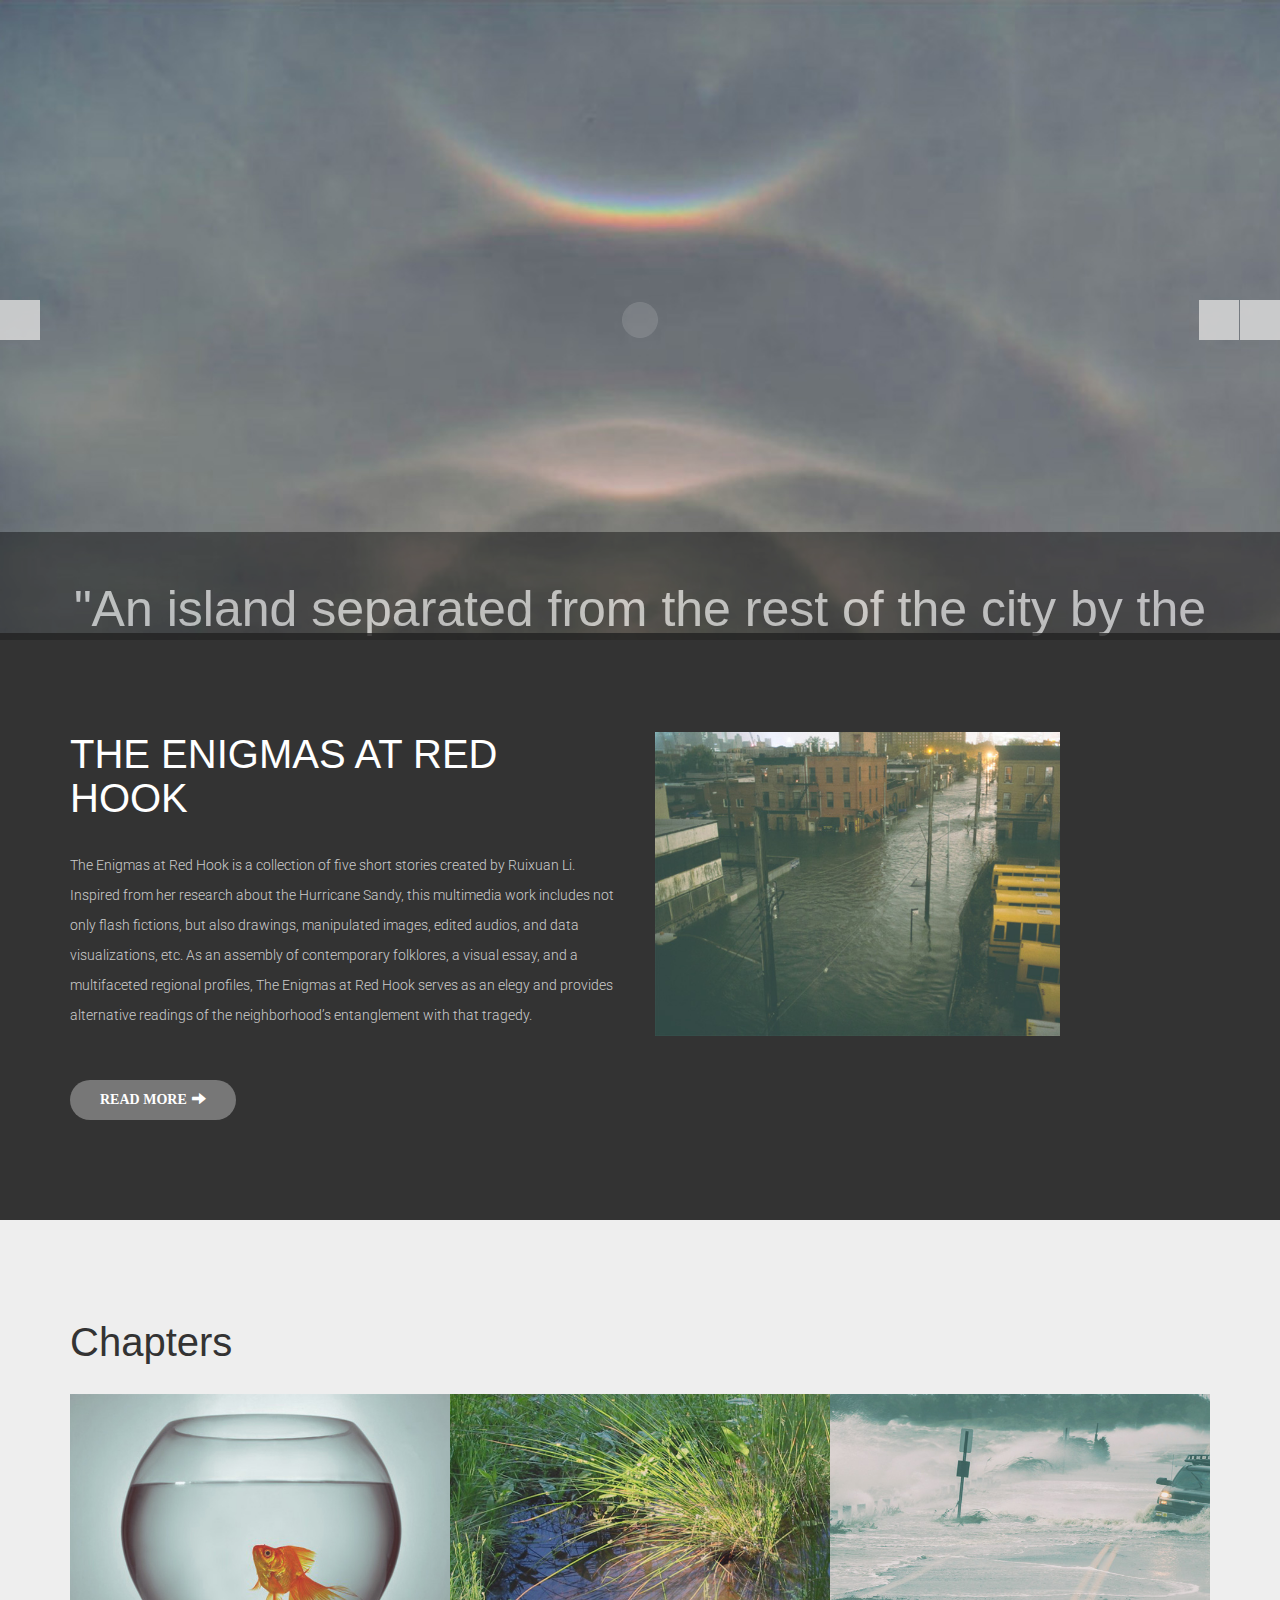
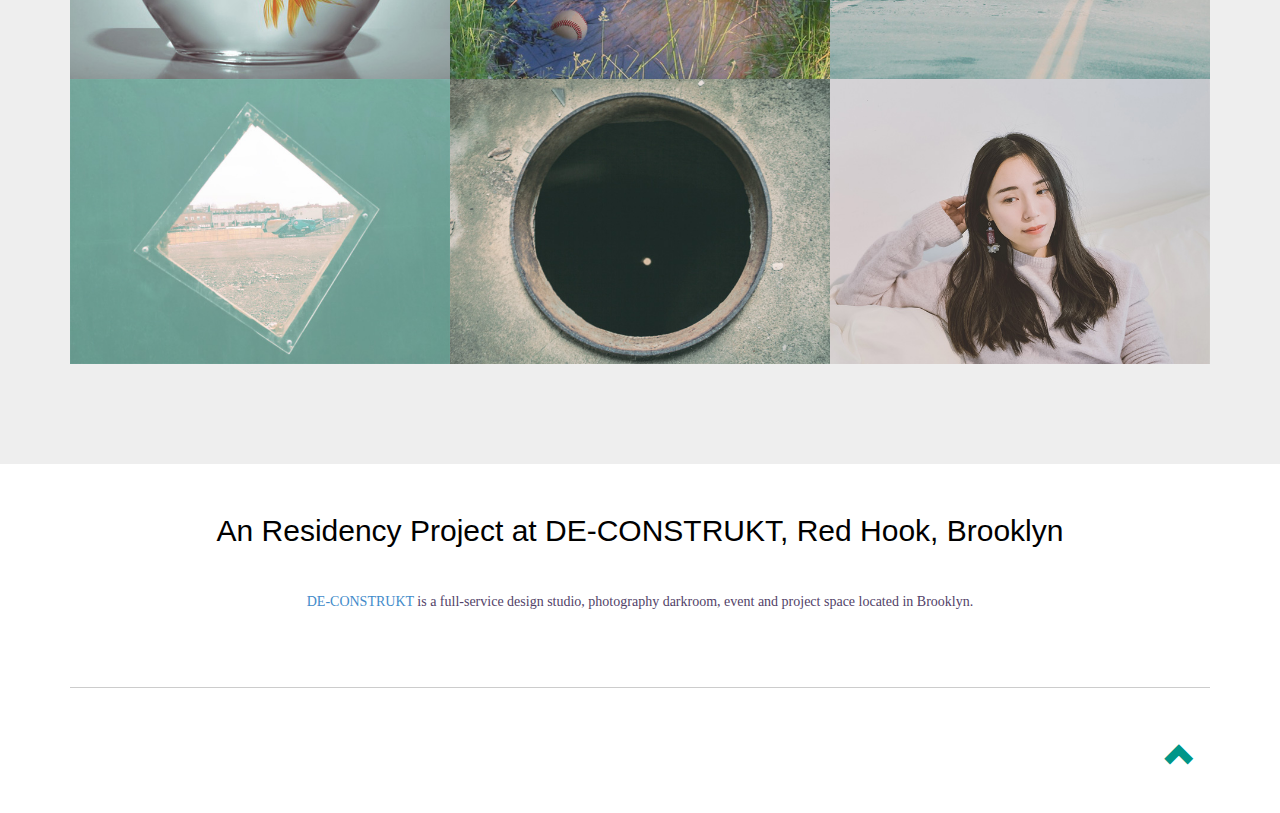
==== index.html @ 18380a66 "webpages uploaded" ====
<!DOCTYPE html>
<html>

<!-- Head -->
<head>

<title>The Enigmas at Red Hook</title>

<!-- Meta-Tags -->
<meta name="viewport" content="width=device-width, initial-scale=1">
<meta http-equiv="Content-Type" content="text/html; charset=utf-8">
<meta name="keywords" content="">
<script type="application/x-javascript"> addEventListener("load", function() { setTimeout(hideURLbar, 0); }, false); function hideURLbar(){ window.scrollTo(0,1); } </script>
<!-- //Meta-Tags -->

<!-- Custom-Stylesheet-Links -->
<!-- Bootstrap-CSS -->  <link rel="stylesheet" href="css/bootstrap.min.css" 		 type="text/css" media="all">
<!-- Insex-Page.CSS --> <link rel="stylesheet" href="css/style.css" 				 type="text/css" media="all">
<!-- Slider-CSS --> 	<link rel="stylesheet" href="css/camera.css" id="camera-css" type="text/css" media="all">
<!-- Portfolio-CSS -->	<link rel="stylesheet" href="css/swipebox.css"				 type="text/css" media="all">
<!-- //Custom-Stylesheet-Links -->

<!-- Fonts -->
<link rel="stylesheet" href="http://fonts.googleapis.com/css?family=Open+Sans:400,300,600,700"	   type="text/css" media="all">
<link rel="stylesheet" href="http://fonts.googleapis.com/css?family=Montserrat:400,700"			   type="text/css" media="all">
<link rel="stylesheet" href="http://fonts.googleapis.com/css?family=Roboto:400,100,300,500,700,900" type="text/css" media="all">
<!-- //Fonts -->

<!-- Supportive-JavaScript -->
<script src="js/modernizr.js"></script>
<!-- //Supportive-JavaScript -->

</head>
<!-- //Head -->



<!-- Body -->
<body id="myPage" data-spy="scroll" data-target=".navbar" data-offset="60">



	<!-- Header -->
	<div class="agileheaderw3ls" id="agilehomewthree">

		<!-- Navigation -->
		<div class="cd-bouncy-nav-modal">
			<nav>
				<ul class="cd-bouncy-nav">
					<li><a class="scroll" href="#agilehomewthree">HOME</a></li>
					<li><a class="scroll" href="#agileaboutaitsabout">ABOUT</a></li>
					<li><a class="scroll" href="#w3threespecialityw3ls">WORK</a></li>
					<li><a class="scroll" href="#skills">SKILLS</a></li>
					<li><a class="scroll" href="#portfolio">PORTFOLIO</a></li>
					<li><a class="scroll" href="#contact">CONTACT</a></li>
				</ul>
			</nav>
			<a href="#0" class="cd-close">Close modal</a>
		</div>
		<!-- //Navigation -->

		<!-- Slider -->
		<div class="w3slideraits">
			<div class="camera_wrap w3layouts agileits camera_magenta_skin" id="camera_wrap_2">
				<div data-src="images/slide-1.jpg" class="w3layouts agileits">
					<div class="camera_caption w3layouts agileits fadeFromBottom">
						<h3 class="w3layouts agileits">"An island separated from the rest of the city by the surging water."</h3>
					</div>
				</div>
				<div class="w3layouts agileits" data-src="images/slide-2.jpg">"
					<div class="camera_caption w3layouts agileits fadeFromBottom">
						<h3 class="w3layouts agileits">"The entire community was built on marshland and landfills."</h3>
					</div>
				</div>
				<div data-src="images/slide-3.jpg" class="w3layouts agileits">
					<div class="camera_caption w3layouts agileits fadeFromBottom">
						<h3 class="w3layouts agileits">"The flooded streets looked like a large fish farm.""</h3>
					</div>
				</div>
				<div class="w3layouts agileits" data-src="images/slide-4.jpg">
					<div class="camera_caption w3layouts agileits fadeFromBottom">
						<h3 class="w3layouts agileits">"The once-flourishing ballfields were closed one by one."</h3>
					</div>
				</div>
				<div data-src="images/slide-5.jpg" class="w3layouts agileits">
					<div class="camera_caption w3layouts agileits fadeFromBottom">
						<h3 class="w3layouts agileits">"The sight of the old grain terminal filled him with a deep dread every time he passed it."</h3>
					</div>
				</div>
			</div>
		</div>
		<!-- //Slider -->

	</div>
	<!-- //Header -->



	<!-- About -->
	<div class="agileaboutaitsabout" id="agileaboutaitsabout">
		<div class="agileaboutaits">
			<div class="container">

				<div class="col-md-6 col-sm-6 agileaboutaits-grid agileaboutaits-info">
					<h1>THE ENIGMAS AT RED HOOK</h1>
					<P>The Enigmas at Red Hook is a collection of five short stories created by Ruixuan Li. Inspired from her research about the Hurricane Sandy, this multimedia work includes not only flash fictions, but also drawings, manipulated images, edited audios, and data visualizations, etc. As an assembly of contemporary folklores, a visual essay, and a multifaceted regional profiles, The Enigmas at Red Hook serves as an elegy and provides alternative readings of the neighborhood’s entanglement with that tragedy.</P>
					<button class="btn btn-primary" data-toggle="modal" data-target="#myModal">READ MORE<span class="glyphicon glyphicon-arrow-right" aria-hidden="true"></span></button>
				</div>

				<div class="col-md-6 col-sm-6 agileaboutaits-grid agileaboutaits-image">
					<div class="agileaboutaits-image-1">
						<img src="images/about-1.jpg" alt="Couture">
					</div>
					<div class="clearfix"></div>
				</div>
				<div class="clearfix"></div>

				<!-- Tooltip -->
				<div class="tooltip-content">

					<div class="modal fade features-modal" id="myModal" tabindex="-1" role="dialog" aria-hidden="true">
						<div class="modal-dialog modal-lg">
							<div class="modal-content">
								<div class="modal-header">
									<button type="button" class="close" data-dismiss="modal" aria-hidden="true">&times;</button>
									<h4 class="modal-title">Hurricane Sandy</h4>
								</div>
								<div class="modal-body">
									<img src="images/about-1.jpg" alt="Hitech Info">
									<p>Hurricane Sandy was the deadliest and most destructive, as well as the strongest, hurricane of the 2012 Atlantic hurricane season. Inflicting nearly $70 billion in damage, it was the second-costliest hurricane on record in the United States until surpassed by Hurricanes Harvey and Maria in 2017.</p>
								</div>
							</div>
						</div>
					</div>

				</div>
				<!-- //Tooltip -->

			</div>
		</div>
	</div>
	<!-- //About -->



	<!-- Speciality -->
	<div class="w3threespecialityw3ls" id="w3threespecialityw3ls">
		<div class="container">

			<h2>Chapters</h2>
			<div class="grid cs-style-3">
				<div class="col-md-4 col-sm-4 w3threespecialityw3ls-grid grid1">
					<figure>
						<div class="w3threespecialityw3ls-info">
							<a href="story1.html" target="_blank"><img src="images/special-1.jpg" alt="Couture"></a>
						</div>
						<figcaption>
							<h3>Fishbowl</h3>
						</figcaption>
					</figure>
				</div>
				<div class="col-md-4 col-sm-4 w3threespecialityw3ls-grid grid2">
					<figure>
						<div class="w3threespecialityw3ls-info">
							<a href="story2.html" target="_blank"><img src="images/special-2.jpg" alt="Couture"></a>
						</div>
						<figcaption>
							<h3>Swallet</h3>
						</figcaption>
					</figure>
				</div>
				<div class="col-md-4 col-sm-4 w3threespecialityw3ls-grid grid3">
					<figure>
						<div class="w3threespecialityw3ls-info">
							<a href="story3.html" target="_blank"><img src="images/special-3.jpg" alt="Couture"></a>
						</div>
						<figcaption>
							<h3>The Serpentine (WIP)</h3>
						</figcaption>
					</figure>
				</div>
				<div class="col-md-4 col-sm-4 w3threespecialityw3ls-grid grid4">
					<figure>
						<div class="w3threespecialityw3ls-info">
							<a href="story4.html" target="_blank"><img src="images/special-4.jpg" alt="Couture"></a>
						</div>
						<figcaption>
							<h3>Impurities (WIP)</h3>
						</figcaption>
					</figure>
				</div>
				<div class="col-md-4 col-sm-4 w3threespecialityw3ls-grid grid5">
					<figure>
						<div class="w3threespecialityw3ls-info">
							<a href="story5.html" target="_blank"><img src="images/special-5.jpg" alt="Couture"></a>
						</div>
						<figcaption>
							<h3>Abyss (WIP)</h3>
						</figcaption>
					</figure>
				</div>
				<div class="col-md-4 col-sm-4 w3threespecialityw3ls-grid grid6">
					<figure>
						<div class="w3threespecialityw3ls-info">
							<a href="about.html" target="_blank"><img src="images/special-6.jpg" alt="Couture"></a>
						</div>
						<figcaption>
							<h3>About the Author</h3>
						</figcaption>
					</figure>
				</div>
				<div class="clearfix"></div>
			</div>
			<div class="clearfix"></div>

		</div>
	</div>
	<!-- //Speciality -->

	<!-- Footer -->
	<div class="footer">
		<div class="container">

			<h3>An Residency Project at DE-CONSTRUKT, Red Hook, Brooklyn</h3>
			<h5><a href="https://www.de-construkt.com/en" target="_blank"> DE-CONSTRUKT</a> is a full-service design studio, photography darkroom, event and project space located in Brooklyn.</h5>

			<div class="footer-grids">

				<div class="clearfix"></div>

			</div>

			<!-- Copyright -->
			<div class="copyright">
				<p>&copy; 2019 Art Project. All Rights Reserved | Created by <a href="http://www.curaxuan.com/" target="_blank"> Ruixuan Li </a><a href="#agilehomewthree" class="to-top scroll" title="To Top"><span class="glyphicon glyphicon-chevron-up"></span></a></p>
			</div>
			<!-- //Copyright -->

		</div>
	</div>
	<!-- //Footer -->



	<!-- Custom-JavaScript-File-Links -->

		<!-- Default-JavaScript -->   <script type="text/javascript" src="js/jquery.min.js"></script>
		<!-- Bootstrap-JavaScript --> <script type="text/javascript" src="js/bootstrap.min.js"></script>

		<!-- Slider-JavaScript-Files -->
			<script type="text/javascript" src="js/jquery.easing.1.3.js"></script>
			<script type="text/javascript" src="js/jquery.mobile.customized.min.js"></script>
			<script type="text/javascript" src="js/camera.js"></script>
			<script>
				jQuery(function(){
					jQuery('#camera_wrap_2').camera({
						loader: 'bar',
						speed: 1000,
						pagination: false,
						thumbnails: false,
					});
				});
			</script>
		<!-- //Slider-JavaScript-Files -->

		<!-- Navigation-JavaScript -->
			<script src="js/nav.js"></script>
		<!-- //Navigation-JavaScript -->

		<!-- Progressive-Effects-Animation-JavaScript -->
			<script type="text/javascript" src="js/jquery.inview.min.js"></script>
			<script type="text/javascript" src="js/wow.min.js"></script>
			<script type="text/javascript" src="js/mousescroll.js"></script>
			<script type="text/javascript" src="js/main.js"></script>
		<!-- //Progressive-Effects-Animation-JavaScript -->

		<!-- Stats-Number-Scroller-Animation-JavaScript -->
			<script src="js/waypoints.min.js"></script>
			<script src="js/counterup.min.js"></script>
			<script>
				jQuery(document).ready(function( $ ) {
					$('.counter').counterUp({
						delay: 10,
						time: 1000
					});
				});
			</script>
		<!-- //Stats-Number-Scroller-Animation-JavaScript -->

		<!-- Gallery-Tab-JavaScript -->
			<script src="js/cbpFWTabs.js"></script>
			<script>
				(function() {
					[].slice.call( document.querySelectorAll( '.tabs' ) ).forEach( function( el ) {
						new CBPFWTabs( el );
					});
				})();
			</script>
		<!-- //Gallery-Tab-JavaScript -->

		<!-- Swipe-Box-JavaScript -->
			<script src="js/jquery.swipebox.min.js"></script>
				<script type="text/javascript">
					jQuery(function($) {
						$(".swipebox").swipebox();
					});
			</script>
		<!-- //Swipe-Box-JavaScript -->

		<!-- Map-JavaScript -->
			<!---<script type="text/javascript" src="https://maps.googleapis.com/maps/api/js"></script>
			<script type="text/javascript">
				google.maps.event.addDomListener(window, 'load', init);
				function init() {
					var mapOptions = {
						zoom: 11,
						center: new google.maps.LatLng(40.6700, -73.9400),
						styles: [{"featureType":"all","elementType":"labels.text.fill","stylers":[{"saturation":36},{"color":"#000000"},{"lightness":40}]},{"featureType":"all","elementType":"labels.text.stroke","stylers":[{"visibility":"on"},{"color":"#000000"},{"lightness":16}]},{"featureType":"all","elementType":"labels.icon","stylers":[{"visibility":"off"}]},{"featureType":"administrative","elementType":"geometry.fill","stylers":[{"color":"#000000"},{"lightness":20}]},{"featureType":"administrative","elementType":"geometry.stroke","stylers":[{"color":"#000000"},{"lightness":17},{"weight":1.2}]},{"featureType":"landscape","elementType":"geometry","stylers":[{"color":"#000000"},{"lightness":20}]},{"featureType":"poi","elementType":"geometry","stylers":[{"color":"#000000"},{"lightness":21}]},{"featureType":"road.highway","elementType":"geometry.fill","stylers":[{"color":"#000000"},{"lightness":17}]},{"featureType":"road.highway","elementType":"geometry.stroke","stylers":[{"color":"#000000"},{"lightness":29},{"weight":0.2}]},{"featureType":"road.arterial","elementType":"geometry","stylers":[{"color":"#000000"},{"lightness":18}]},{"featureType":"road.local","elementType":"geometry","stylers":[{"color":"#000000"},{"lightness":16}]},{"featureType":"transit","elementType":"geometry","stylers":[{"color":"#000000"},{"lightness":19}]},{"featureType":"water","elementType":"geometry","stylers":[{"color":"#000000"},{"lightness":17}]}]
					};
					var mapElement = document.getElementById('map');
					var map = new google.maps.Map(mapElement, mapOptions);
					var marker = new google.maps.Marker({
						position: new google.maps.LatLng(40.6700, -73.9400),
						map: map,
					});
				}
			</script>--->
		<!-- //Map-JavaScript -->

		<!-- Smooth-Scrolling-JavaScript -->
			<script type="text/javascript" src="js/move-top.js"></script>
			<script type="text/javascript" src="js/easing.js"></script>
			<script type="text/javascript">
					jQuery(document).ready(function($) {
						$(".scroll, .navbar li a, .footer li a").click(function(event){
							$('html,body').animate({scrollTop:$(this.hash).offset().top},1000);
						});
					});
			</script>
		<!-- //Smooth-Scrolling-JavaScript -->

	<!-- //Custom-JavaScript-File-Links -->



</body>
<!-- //Body -->



</html>
---- css/style.css ----
/*-- Reset-Code --*/

body {
	padding: 0;
	margin: 0;
	background: #FFF;
	font-family: 'MerriweatherRegular', serif;
}

body a {
	transition: 0.5s all;
	-webkit-transition: 0.5s all;
	-moz-transition: 0.5s all;
	-o-transition: 0.5s all;
	-ms-transition: 0.5s all;
	text-decoration: none;
}

body a:hover {
	text-decoration: none;
}

body a:focus, a:hover {
	text-decoration: none;
}

input[type="button"], input[type="submit"], button.btn, button.btn:hover {
	transition: 0.5s all;
	-webkit-transition: 0.5s all;
	-moz-transition: 0.5s all;
	-o-transition: 0.5s all;
	-ms-transition: 0.5s all;
}

h1, h2, h3, h4, h5, h6 {
	margin: 0;
	padding: 0;
	text-align: center;
	font-family: 'MerriweatherRegular', sans-serif;
}

p {
	margin: 0;
	font-family: 'Roboto', sans-serif;
	font-weight: 300;
	font-size: 14px;
}

ul {
	margin: 0;
	padding: 0;
}

label {
	margin: 0;
}

img {
	width: 100%;
}

a:focus, a:hover {
	text-decoration: none;
	outline: none;
}

/*-- //Reset-Code --*/





/*-- Index-Page-Styling --*/



/*-- Header --*/

.agileheaderw3ls {
	padding-bottom: 800px;
}

/*-- //Header --*/



/*-- Slider --*/

.camera_caption h3 {
	font-weight: 100;
	/*--w3layouts--*/
	/*--agileits--*/
	font-size: 50px;
}

.camera_caption h3 a {
	color: #009688;
}

/*-- //Slider --*/



/*-- Navigation --*/

section.cd-section {
	position: fixed;
	z-index: 99999;
	margin-top: 50px;
	margin-left: 30px;
}

.cd-bouncy-nav-trigger {
	background: #FFF;
	color: #000;
	padding: 10px 30px;
	font-family: 'Montserrat', sans-serif;
	font-size: 16px;
	font-weight: bold;
	border-radius: 10em;
	box-shadow: inset 0 1px 0 rgba(255, 255, 255, 0.3), 0 0 10px #171718;
}

.no-touch .cd-bouncy-nav-trigger:hover {
	background: #009688;
	color: #FFF;
}

.cd-bouncy-nav-modal {
	position: fixed;
	z-index: 1;
	top: 0;
	left: 0;
	width: 100%;
	height: 100%;
	background-color: rgba(36, 35, 37, 0.9);
	opacity: 0;
	visibility: hidden;
	-webkit-transition: opacity 0.3s 0.6s, visibility 0s 0.9s;
	-moz-transition: opacity 0.3s 0.6s, visibility 0s 0.9s;
	/*--w3layouts--*/
	/*--agileits--*/
	transition: opacity 0.3s 0.6s, visibility 0s 0.9s;
}

.cd-bouncy-nav-modal.fade-in {
	visibility: visible;
	opacity: 1;
	-webkit-transition: opacity 0.1s 0s, visibility 0s 0s;
	-moz-transition: opacity 0.1s 0s, visibility 0s 0s;
	transition: opacity 0.1s 0s, visibility 0s 0s;
}

.cd-bouncy-nav-modal .cd-close {
	display: block;
	position: fixed;
	top: 20px;
	right: 5%;
	width: 44px;
	height: 44px;
	overflow: hidden;
	text-indent: 100%;
	white-space: nowrap;
	background: url("../images/cd-icon-close.svg") no-repeat center center;
	-webkit-transform: scale(0) translateZ(0);
	-moz-transform: scale(0) translateZ(0);
	-ms-transform: scale(0) translateZ(0);
	-o-transform: scale(0) translateZ(0);
	transform: scale(0) translateZ(0);
	-webkit-transition: -webkit-transform 0.3s 0s, visibility 0s 0.3s;
	-moz-transition: -moz-transform 0.3s 0s, visibility 0s 0.3s;
	transition: transform 0.3s 0s, visibility 0s 0.3s;
}

.cd-bouncy-nav-modal.fade-in .cd-close {
	-webkit-transform: scale(1);
	-moz-transform: scale(1);
	-ms-transform: scale(1);
	-o-transform: scale(1);
	transform: scale(1);
	/*--w3layouts--*/
	/*--agileits--*/
	-webkit-transition: -webkit-transform 0.3s 0s, visibility 0.3s 0s;
	-moz-transition: -moz-transform 0.3s 0s, visibility 0.3s 0s;
	transition: transform 0.3s 0s, visibility 0.3s 0s;
}

@media only screen and (min-width: 1170px) {
	.cd-bouncy-nav-modal .cd-close {
		top: 60px;
	}
}

.cd-bouncy-nav {
	position: absolute;
	left: 50%;
	top: 50vh;
	-webkit-transform: translateX(-50%) translateY(-50%);
	-moz-transform: translateX(-50%) translateY(-50%);
	-ms-transform: translateX(-50%) translateY(-50%);
	-o-transform: translateX(-50%) translateY(-50%);
	transform: translateX(-50%) translateY(-50%);
	width: 90%;
	max-width: 300px;
}

.cd-bouncy-nav li {
	width: 50%;
	float: left;
	-webkit-transform: translateZ(0);
	-moz-transform: translateZ(0);
	-ms-transform: translateZ(0);
	-o-transform: translateZ(0);
	transform: translateZ(0);
	/*--w3layouts--*/
	/*--agileits--*/
	-webkit-transform: translateY(100vh);
	-moz-transform: translateY(100vh);
	-ms-transform: translateY(100vh);
	-o-transform: translateY(100vh);
	transform: translateY(100vh);
	text-align: center;
}

.is-visible .cd-bouncy-nav li {
	-webkit-transform: translateY(0);
	-moz-transform: translateY(0);
	-ms-transform: translateY(0);
	-o-transform: translateY(0);
	transform: translateY(0);
}

.fade-in .cd-bouncy-nav li {
	-webkit-animation: cd-move-in 0.4s;
	-moz-animation: cd-move-in 0.4s;
	animation: cd-move-in 0.4s;
}

.fade-out .cd-bouncy-nav li {
	-webkit-animation: cd-move-out 0.4s;
	-moz-animation: cd-move-out 0.4s;
	animation: cd-move-out 0.4s;
}

.fade-in .cd-bouncy-nav li, .fade-out .cd-bouncy-nav li {
	-webkit-animation-fill-mode: forwards;
	-moz-animation-fill-mode: forwards;
	animation-fill-mode: forwards;
	    list-style: none;
}

.fade-in .cd-bouncy-nav li:nth-of-type(2), .fade-out .cd-bouncy-nav li:nth-of-type(2) {
	-webkit-animation-delay: 0.1s;
	-moz-animation-delay: 0.1s;
	animation-delay: 0.1s;
	/*--w3layouts--*/
	/*--agileits--*/
}

.fade-in .cd-bouncy-nav li:nth-of-type(3), .fade-out .cd-bouncy-nav li:nth-of-type(3) {
	-webkit-animation-delay: 0.15s;
	-moz-animation-delay: 0.15s;
	animation-delay: 0.15s;
}

.fade-in .cd-bouncy-nav li:nth-of-type(4), .fade-out .cd-bouncy-nav li:nth-of-type(4) {
	-webkit-animation-delay: 0.25s;
	-moz-animation-delay: 0.25s;
	animation-delay: 0.25s;
}

.fade-in .cd-bouncy-nav li:nth-of-type(5), .fade-out .cd-bouncy-nav li:nth-of-type(5) {
	-webkit-animation-delay: 0.3s;
	-moz-animation-delay: 0.3s;
	animation-delay: 0.3s;
}

.fade-in .cd-bouncy-nav li:nth-of-type(6), .fade-out .cd-bouncy-nav li:nth-of-type(6) {
	-webkit-animation-delay: 0.4s;
	-moz-animation-delay: 0.4s;
	animation-delay: 0.4s;
}

.cd-bouncy-nav a {
	display: inline-block;
	min-width: 80px;
	position: relative;
	padding: 90px 20px 0;
	color: #ffffff;
	font-family: 'Montserrat', sans-serif;
	font-size: 16px;
}

.cd-bouncy-nav a::before {
	content: '';
	display: block;
	position: absolute;
	top: 0;
	left: 50%;
	right: auto;
	/*--w3layouts--*/
	/*--agileits--*/
	-webkit-transform: translateX(-50%);
	-moz-transform: translateX(-50%);
	-ms-transform: translateX(-50%);
	-o-transform: translateX(-50%);
	transform: translateX(-50%);
	height: 80px;
	width: 80px;
	border-radius: 50%;
	background-color: #555;
	background-image: url("../images/cd-category-icons.svg");
	background-repeat: no-repeat;
	background-position: 0 0;
	transition: 0.5s all;
	-webkit-transition: 0.5s all;
	-moz-transition: 0.5s all;
	-o-transition: 0.5s all;
	-ms-transition: 0.5s all;
}

.no-touch .cd-bouncy-nav a:hover::before {
	background-color: #333;
	transition: 0.5s all;
	-webkit-transition: 0.5s all;
	-moz-transition: 0.5s all;
	-o-transition: 0.5s all;
	-ms-transition: 0.5s all;
}

.cd-bouncy-nav li:nth-of-type(2) a::before {
	background-position: -80px 0;
}

.cd-bouncy-nav li:nth-of-type(3) a::before {
	background-position: -160px 0;
}

.cd-bouncy-nav li:nth-of-type(4) a::before {
	background-position: -240px 0;
}

.cd-bouncy-nav li:nth-of-type(5) a::before {
	background-position: -320px 0;
}

.cd-bouncy-nav li:nth-of-type(6) a::before {
	background-position: -400px 0;
}

@media only screen and (min-width: 768px) {
	.cd-bouncy-nav {
		max-width: 450px;
	}
	.cd-bouncy-nav li {
		width: 33.33%;
		/*--w3layouts--*/
		/*--agileits--*/
		float: left;
	}
	.fade-in .cd-bouncy-nav li:nth-of-type(1), .fade-out .cd-bouncy-nav li:nth-of-type(1) {
		-webkit-animation-delay: 0.1s;
		-moz-animation-delay: 0.1s;
		animation-delay: 0.1s;
	}
	.fade-in .cd-bouncy-nav li:nth-of-type(2), .fade-out .cd-bouncy-nav li:nth-of-type(2) {
		-webkit-animation-delay: 0s;
		-moz-animation-delay: 0s;
		animation-delay: 0s;
	}
	.fade-in .cd-bouncy-nav li:nth-of-type(4), .fade-out .cd-bouncy-nav li:nth-of-type(4) {
		-webkit-animation-delay: 0.3s;
		-moz-animation-delay: 0.3s;
		animation-delay: 0.3s;
	}
	.fade-in .cd-bouncy-nav li:nth-of-type(5), .fade-out .cd-bouncy-nav li:nth-of-type(5) {
		-webkit-animation-delay: 0.25s;
		-moz-animation-delay: 0.25s;
		animation-delay: 0.25s;
	}
	.cd-bouncy-nav a {
		margin-bottom: 50px;
	}
}

@-webkit-keyframes cd-move-in {
	0% {
		-webkit-transform: translateY(100vh);
	}
	65% {
		-webkit-transform: translateY(-1.5vh);
	}
	100% {
		-webkit-transform: translateY(0vh);
	}
}

@-moz-keyframes cd-move-in {
	0% {
		-moz-transform: translateY(100vh);
	}
	65% {
		-moz-transform: translateY(-1.5vh);
	}
	100% {
		-moz-transform: translateY(0vh);
	}
}

@keyframes cd-move-in {
	0% {
		-webkit-transform: translateY(100vh);
		-moz-transform: translateY(100vh);
		/*--w3layouts--*/
		/*--agileits--*/
		-ms-transform: translateY(100vh);
		-o-transform: translateY(100vh);
		transform: translateY(100vh);
	}
	65% {
		-webkit-transform: translateY(-1.5vh);
		-moz-transform: translateY(-1.5vh);
		-ms-transform: translateY(-1.5vh);
		-o-transform: translateY(-1.5vh);
		transform: translateY(-1.5vh);
	}
	100% {
		-webkit-transform: translateY(0vh);
		-moz-transform: translateY(0vh);
		-ms-transform: translateY(0vh);
		-o-transform: translateY(0vh);
		transform: translateY(0vh);
	}
}

@-webkit-keyframes cd-move-out {
	0% {
		-webkit-transform: translateY(0vh);
	}
	100% {
		-webkit-transform: translateY(-100vh);
	}
}

@-moz-keyframes cd-move-out {
	0% {
		-moz-transform: translateY(0vh);
	}
	100% {
		-moz-transform: translateY(-100vh);
	}
}

@keyframes cd-move-out {
	0% {
		-webkit-transform: translateY(0vh);
		-moz-transform: translateY(0vh);
		-ms-transform: translateY(0vh);
		-o-transform: translateY(0vh);
		transform: translateY(0vh);
	}
	100% {
		-webkit-transform: translateY(-100vh);
		-moz-transform: translateY(-100vh);
		-ms-transform: translateY(-100vh);
		-o-transform: translateY(-100vh);
		transform: translateY(-100vh);
	}
}

/*-- //Navigation --*/



/*-- About --*/

.agileaboutaitsabout {
	padding: 100px 0;
	/*--w3layouts--*/
	/*--agileits--*/
	background-color: #333;
}

.agileaboutaits-info {
	padding-left: 0;
}

.agileaboutaits-image-1 {
	width: 75%;
	position: relative;
	float: left;
}

.agileaboutaits-image-2 {
	width: 45%;
	position: absolute;
	top: 0%;
	right: 0;
}

.agileaboutaits h1 {
	text-align: left;
	color: #FFF;
	margin-bottom: 30px;
	font-size: 40px;
}

.agileaboutaits p {
	line-height: 30px;
	color: #CCC;
	margin-bottom: 50px;
}

.agileaboutaits button.btn {
	padding: 10px 30px;
	background-color: #777;
	color: #FFF;
	/*--w3layouts--*/
	/*--agileits--*/
	border-radius: 30px;
	font-weight: 600;
	border: none;
	outline: none;
}

.agileaboutaits button.btn:hover {
	background-color: #009688;
	color: #FFF;
}

.agileaboutaits button.btn .glyphicon {
	margin-left: 5px;
}

.modal-title {
	font-size: 30px;
}

.modal-body p {
	margin: 25px 0 10px;
	color: #000;
}

/*-- //About --*/



/*-- Speciality --*/

.w3threespecialityw3ls {
	background-color: #EEE;
	padding: 100px 0;
}

.w3threespecialityw3ls h2 {
	text-align: left;
	margin-bottom: 30px;
	font-size: 40px;
}

.grid {
	margin: 0 auto;
	list-style: none;
	text-align: center;
}

.w3threespecialityw3ls-grid {
	padding: 0;
	text-align: left;
}

.w3threespecialityw3ls .grid figure {
	margin: 0;
	position: relative;
}

.w3threespecialityw3ls .grid figure .w3threespecialityw3ls-info {
	max-width: 100%;
	display: block;
	position: relative;
}

.grid figcaption {
	position: absolute;
	top: 0;
	left: 0;
	padding: 40px 0;
	/*--w3layouts--*/
	/*--agileits--*/
	color: #EEE;
	text-align: center;
}

.w3threespecialityw3ls figcaption {
	background-color: #1e1e1e;
}

.grid figcaption h3 {
	margin: 0;
	padding: 0;
	color: #fff;
}

.grid figcaption span:before {
	content: 'by ';
}

.cs-style-3 figure {
	overflow: hidden;
}

.cs-style-3 figure .w3threespecialityw3ls-info {
	-webkit-transition: -webkit-transform 0.4s;
	-moz-transition: -moz-transform 0.4s;
	transition: transform 0.4s;
}

.no-touch .cs-style-3 figure:hover .w3threespecialityw3ls-info, .cs-style-3 figure.cs-hover .w3threespecialityw3ls-info {
	-webkit-transform: translateY(-50px);
	-moz-transform: translateY(-50px);
	-ms-transform: translateY(-50px);
	/*--w3layouts--*/
	/*--agileits--*/
	transform: translateY(-50px);
}

.cs-style-3 figcaption {
	height: 100px;
	width: 100%;
	top: auto;
	bottom: 0;
	opacity: 0;
	-webkit-transform: translateY(100%);
	-moz-transform: translateY(100%);
	-ms-transform: translateY(100%);
	transform: translateY(100%);
	-webkit-transition: -webkit-transform 0.4s, opacity 0.1s 0.3s;
	-moz-transition: -moz-transform 0.4s, opacity 0.1s 0.3s;
	transition: transform 0.4s, opacity 0.1s 0.3s;
}

.no-touch .cs-style-3 figure:hover figcaption, .cs-style-3 figure.cs-hover figcaption {
	opacity: 1;
	-webkit-transform: translateY(0px);
	-moz-transform: translateY(0px);
	-ms-transform: translateY(0px);
	transform: translateY(0px);
	-webkit-transition: -webkit-transform 0.4s, opacity 0.1s;
	-moz-transition: -moz-transform 0.4s, opacity 0.1s;
	transition: transform 0.4s, opacity 0.1s;
}

.w3threespecialityw3ls-info {
	text-align: center;
	color: #EEE;
	height: 100%;
}

.w3threespecialityw3ls-info h3 {
	margin-top: 20px;
	color: #009688;
}

/*-- //Speciality --*/



/*-- Progressive-Effects --*/

.progressive-effects {
	background: url("../images/progress.jpg");
	background-repeat: no-repeat;
	background-attachment: fixed;
	background-position: center;
	background-size: cover;
	/*--w3layouts--*/
	/*--agileits--*/
	-webkit-background-size: cover;
	-moz-background-size: cover;
	-o-background-size: cover;
	padding: 100px 0;
}

#skills h3 {
	text-align: left;
	margin-bottom: 30px;
	font-size: 40px;
	color: #FFF;
}

	/*-- Progress-Bar --*/

	#about-us .lead {
		font-family: 'Montserrat', sans-serif;
		font-size: 16px;
		margin-bottom: 5px;
		text-align: left;
		color: #FFF;
	}

	.progress{
		height: 20px;
		background-color: #fff;
		border-radius: 0;
		box-shadow: none;
		-webkit-box-shadow: none;
		margin-bottom: 25px;
	}

	.progress-bar{
		box-shadow: none;
		-webkit-box-shadow: none;
		text-align: right;
		padding-right: 12px;
		background-color: #009688;
		font-size: 12px;
		/*--w3layouts--*/
		/*--agileits--*/
		font-weight: 600;
	}

	.progress .progress-bar.six-sec-ease-in-out {
		-webkit-transition: width 2s ease-in-out;
		transition: width 2s ease-in-out;
	}

	/*-- //Progress-Bar --*/

	/*-- Stats --*/

	.stats {
		padding-top: 50px;
	}

	.stats-info {
		text-align: center;
	}

	.stats-img img {
		width: 100px;
	}

	.stats-img {
		margin-bottom: 30px;
	}

	.numscroller {
		font-family: 'Roboto', sans-serif;
		font-size: 35px;
		font-weight: 700;
		color: #009688;
		margin-bottom: 10px;
	}

	.stats-info p {
		font-family: 'Montserrat', sans-serif;
		font-size: 18px;
		color: #FFF;
	}

	/*-- //Stats --*/

/*-- Progressive-Effects --*/



/*-- Portfolio --*/

.portfolio {
	padding: 100px 0;
}

.portfolio h3 {
	text-align: left;
	margin-bottom: 30px;
	font-size: 40px;
	margin-left: 345px;
}

	/*-- Tabs --*/

	.tabs {
		position: relative;
		overflow: hidden;
		margin: 0 auto;
		width: 100%;
	}

	.tabs nav {
		text-align: center;
	}

	.tabs nav ul {
		position: relative;
		display: -ms-flexbox;
		display: -webkit-flex;
		display: -moz-flex;
		display: -ms-flex;
		display: flex;
		margin: 0 auto;
		padding: 0;
		max-width: 1200px;
		/*--w3layouts--*/
		/*--agileits--*/
		list-style: none;
		-ms-box-orient: horizontal;
		-ms-box-pack: center;
		-webkit-flex-flow: row wrap;
		-moz-flex-flow: row wrap;
		-ms-flex-flow: row wrap;
		flex-flow: row wrap;
		-webkit-justify-content: center;
		-moz-justify-content: center;
		-ms-justify-content: center;
		justify-content: center;
	}

	.tabs nav ul li {
		position: relative;
		z-index: 1;
		display: block;
		margin: 0;
		text-align: center;
		-webkit-flex: 1;
		-moz-flex: 1;
		-ms-flex: 1;
		flex: 1;
	}

	.tabs nav a {
		position: relative;
		display: block;
		overflow: hidden;
		text-overflow: ellipsis;
		white-space: nowrap;
		line-height: 2.5;
	}

	.tabs nav a span {
		vertical-align: middle;
		font-size: 0.75em;
	}

	.tabs nav li.tab-current a {
		color: #74777b;
	}

	.tabs nav a:focus {
		outline: none;
	}

	.portfolio h4 {
		margin: 30px 0;
		font-size: 25px;
		font-weight: 600;
	}

		/*-- Tabs-Content --*/

		.content-wrap {
			position: relative;
		}

		.content-wrap section {
			display: none;
			margin: 0 auto;
			padding: 0;
			max-width: 1200px;
			text-align: center;
		}

		.content-wrap section.content-current {
			display: block;
		}

		.content-wrap section p {
			margin: 0;
			padding: 0.75em 0;
			color: rgba(40,44,42,0.05);
			font-weight: 900;
			/*--w3layouts--*/
			/*--agileits--*/
			font-size: 4em;
			line-height: 1;
		}

		/*-- //Tabs-Content --*/

		/*-- Fallback --*/

		.no-js .content-wrap section {
			display: block;
			padding-bottom: 2em;
			border-bottom: 1px solid rgba(255,255,255,0.6);
		}

		.no-flexbox nav ul {
			display: block;
		}

		.no-flexbox nav ul li {
			min-width: 15%;
			display: inline-block;
		}

		/*-- //Fallback --*/

		/*-- Tabs-Styling --*/

		.tabs-style-bar nav ul {
			border: 4px solid transparent;
		}

		.tabs-style-bar nav ul li a {
			margin: 0 2px;
			background-color: #F5F5F5;
			color: #333;
			transition: background-color 0.2s, color 0.2s;
		}

		.tabs-style-bar nav ul li a:hover, .tabs-style-bar nav ul li a:focus {
			color: #000;
		}

		.tabs-style-bar nav ul li a span {
			font-family: 'Montserrat', sans-serif;
			letter-spacing: 1px;
			/*--w3layouts--*/
			/*--agileits--*/
			font-size: 15px;
		}

		.tabs-style-bar nav ul li.tab-current a {
			background: #333;
			color: #fff;
		}

		/*-- //Tabs-Styling --*/

		/*-- Tab-Images --*/

		.gallery-top {
			padding: 0;
		}

		.gallery-grids figure {
			position: relative;
			float: left;
			overflow: hidden;
			text-align: center;
			width: 100%;
		}

		.gallery-grids figure.effect-bubba:hover {
			background-color: #000;
		}

		.gallery-grids figure img {
			position: relative;
			display: block;
			width: 100%;
			border: 3px solid #C7C7C7;
		}

		.gallery-bottom {
			margin: 2.5em 0;
		}

		.gallery-grids figure figcaption {
			padding: 2em;
			color: #fff;
			/*--w3layouts--*/
			/*--agileits--*/
			-webkit-backface-visibility: hidden;
			-moz-backface-visibility: hidden;
			-o-backface-visibility: hidden;
			-ms-backface-visibility: hidden;
			backface-visibility: hidden;
		}

		.gallery-grids figure figcaption::before, .gallery-grids figure figcaption::after {
			pointer-events: none;
		}

		.gallery-grids figure figcaption{
			position: absolute;
			top: 0;
			left: 0;
			width: 100%;
			height: 100%;
		}

		figure.effect-bubba:hover img {
			opacity: 0.3;
		}

		figure.effect-bubba figcaption::before, figure.effect-bubba figcaption::after {
			position: absolute;
			top: 30px;
			right: 30px;
			bottom: 30px;
			left: 30px;
			content: '';
			opacity: 0;
			-webkit-transition: opacity 0.35s,-webkit-transform 0.35s;
			-moz-transition: opacity 0.35s, -moz-transform 0.35s;
			-o-transition: opacity 0.35s, -o-transform 0.35s;
			-ms-transition: opacity 0.35s, -ms-transform 0.35s;
			transition: opacity 0.35s, transform 0.35s;
		}

		figure.effect-bubba figcaption::before {
			border-top: 1px solid #fff;
			border-bottom: 1px solid #fff;
			-webkit-transform: scale(0,1);
			-moz-transform: scale(0,1);
			-o-transform: scale(0,1);
			-ms-transform: scale(0,1);
			transform: scale(0,1);
		}

		figure.effect-bubba figcaption::after {
			border-right: 1px solid #fff;
			border-left: 1px solid #fff;
			-webkit-transform: scale(1,0);
			-moz-transform: scale(1,0);
			-o-transform: scale(1,0);
			-ms-transform: scale(1,0);
			transform: scale(1,0);
		}

		figure.effect-bubba h4 {
			padding-top: 11%;
			-webkit-transition: transform 0.35s;
			-moz-transition: transform 0.35s;
			-o-transition: -o-transform 0.35s;
			-ms-transition: -ms-transform 0.35s;
			transition: transform 0.35s;
			/*--w3layouts--*/
			/*--agileits--*/
			-webkit-transform: translate3d(0,-20px,0);
			-moz-transform: translate3d(0,-20px,0);
			-o-transform: translate3d(0,-20px,0);
			-ms-transform: translate3d(0,-20px,0);
			transform: translate3d(0,-20px,0);
			opacity:0;
		}

		.gallery-top figure.effect-bubba h4{
			padding-top: 18%;
		}

		figure.effect-bubba:hover figcaption::before, figure.effect-bubba:hover figcaption::after {
			opacity: 1;
			-webkit-transform: scale(1);
			-moz-transform: scale(1);
			-o-transform: scale(1);
			-ms-transform: scale(1);
			transform: scale(1);
		}

		figure.effect-bubba:hover h4 {
			opacity: 1;
			-webkit-transform: translate3d(0,0,0);
			-moz-transform: translate3d(0,0,0);
			-o-transform: translate3d(0,0,0);
			-ms-transform: translate3d(0,0,0);
			transform: translate3d(0,0,0);
		}
		/*-- //Tab-Images --*/

	/*-- //Tabs --*/

/*-- //Portfolio --*/



/*-- Map --*/

#map {
	width: 100%;
	height: 500px;
}

/*-- //Map --*/



/*-- Booking --*/

.w3layoutsbooking {
	padding: 100px 0;
	background-color: #EEE;
}

.w3layoutsbooking h3 {
	text-align: left;
	margin-bottom: 30px;
	font-size: 40px;
}

.w3layoutsbooking .container {
	padding: 0;
}

.booking-form-aits {
	background-color: #FFF;
	padding: 100px;
}

.booking-form-aits input[type="text"], .booking-form-aits input[type="email"], .booking-form-aits textarea {
	width: 49%;
	float: left;
	padding: 15px 0;
	margin-bottom: 20px;
	border: none;
	/*--w3layouts--*/
	/*--agileits--*/
	color: #000;
	border-bottom: 2px solid #777;
	font-weight: 600;
	outline: none;
}

input.margin-right {
	margin-right: 18px;
}

.booking-form-aits textarea {
	width: 100%;
	height: 150px;
	margin-bottom: 30px;
}

.send-button button.btn {
	font-weight: 600;
	color: #EEE;
	padding: 10px 30px;
	border: none;
	outline: none;
	background-color: #333;
	border-radius: 0;
}

.send-button button.btn:hover {
	color: #FFF;
	background-color: #000;
}

.send-button button.btn .glyphicon {
	margin-left: 10px;
}

.booking-form-aits ::-webkit-input-placeholder {
	color: #555;
}

.booking-form-aits ::-moz-placeholder {
	color: #555;
}

.booking-form-aits ::-moz-placeholder {
	color: #555;
}

.booking-form-aits ::-ms-input-placeholder {
	color: #555;
}

.send-button.agileits.w3layouts {
	text-align: center;
}

/*-- //Booking --*/



/*-- Footer --*/

.footer {
	background: url("../images/footer.jpg");
	background-repeat: no-repeat;
	background-attachment: fixed;
	background-position: center;
	background-size: cover;
	-webkit-background-size: cover;
	-moz-background-size: cover;
	-o-background-size: cover;
	color: #FFF;
	padding-top: 50px;
}

.footer h3 {
	color: #000;
	font-size: 30px;
	margin-bottom: 40px;
}

.footer-grids {
	margin: 40px 0 30px;
}

.footer h5 {
	width: 65%;
	margin: 0 auto;
	/*--w3layouts--*/
	/*--agileits--*/
	line-height: 30px;
	color: #524268;
	font-family: 'MerriweatherRegular', serif;
}

.footer-grid {
	text-align: left;
}

.footer h4 {
	font-size: 18px;
	text-align: left;
	margin-bottom: 20px;
}

address {
	margin-bottom: 0;
}

.address ul li {
	text-align: left;
	display: block;
	font-size: 13px;
	line-height: 25px;
	color: #CCC;
}

.footer-grid-1 p {
	font-size: 13px;
	line-height: 25px;
	color: #CCC;
}

.footer span.glyphicon {
	font-weight: bold;
	margin-right: 5px;
	color: #009688;
}

.email a {
	color: #CCC;
}

.email a:hover {
	color: #1a5651;
}

.newsletter input[type="text"] {
	width: 75%;
	padding: 7px 10px;
	border: none;
	outline: none;
	background-color: #333;
	color: #FFF;
	margin-bottom: 10px;
}

.newsletter input[type="submit"] {
	background-color: #009688;
	border: none;
	outline: none;
	padding: 8px 21px;
	float: right;
	/*--w3layouts--*/
	/*--agileits--*/
	font-weight: 600;
	font-size: 13px;
}

.newsletter input[type="submit"]:hover {
	background-color: #1a5651;
}

.footer-grids p {
	line-height: 25px;
}

.copyright {
	padding: 50px 10px;
	text-align: center;
	border-top: 1px solid #CCC;
	color: #FFF;
}

.copyright p {
	line-height: 25px;
}

.copyright a {
	font-family: 'Montserrat', sans-serif;
	color: #FFF;
	font-weight: 600;
}

.copyright a:hover {
	color: #009688;
}

a.to-top {
	float: right;
	font-size: 30px;
}

/*-- //Footer --*/



/*-- Text-Selection-Background-Color --*/

	/*-- Works on common browsers --*/
	::selection {
		background-color: #1e1e1e;
		color: #fff;
	}

	/*-- Mozilla based browsers --*/
	::-moz-selection {
		background-color: #1e1e1e;
		color: #fff;
	}

	/*-- For Other Browsers --*/
	::-o-selection {
		background-color: #1e1e1e;
		color: #fff;
	}

	::-ms-selection {
		background-color: #1e1e1e;
		color: #fff;
	}

	/*-- For Webkit --*/
	::-webkit-selection {
		background-color: #1e1e1e;
		color: #fff;
	}

/*-- //Text-Selection-Background-Color --*/



/*-- //Index-Page-Styling --*/










/*-- Responsive-Code --*/





@media screen and (max-width: 1920px) {
	.agileheaderw3ls {
		padding-bottom: 952px;
	}
}

@media screen and (max-width: 1680px) {
	.agileheaderw3ls {
		padding-bottom: 832px;
	}
	.portfolio h3 {
		margin-left: 225px;
	}
}

@media screen and (max-width: 1600px) {
	.agileheaderw3ls {
		padding-bottom: 792px;
	}
	.portfolio h3 {
		margin-left: 185px;
	}
}

@media screen and (max-width: 1440px) {
	.agileheaderw3ls {
		padding-bottom: 712px;
	}
	.portfolio h3 {
		margin-left: 105px;
	}
}

@media screen and (max-width: 1366px) {
	.agileheaderw3ls {
		padding-bottom: 675px;
	}
	.portfolio h3 {
		margin-left: 65px;
	}
}

@media screen and (max-width: 1280px) {
	.agileheaderw3ls {
		padding-bottom: 632px;
	}
}

@media screen and (max-width: 1080px) {
	.agileheaderw3ls {
		padding-bottom: 532px;
	}
	.gallery-top figure.effect-bubba h4 {
		padding-top: 15%;
	}
	.booking-form-aits input[type="text"], .booking-form-aits input[type="email"] {
		width: 48.8%;
	}
	.footer-grid {
		width: 20%;
	}
	.newsletter {
		width: 40%;
	}
	.footer-grids p {
		font-size: 13px;
	}
	.newsletter input[type="text"] {
		width: 67%;
	}
}

@media screen and (max-width: 1024px) {
	.agileheaderw3ls {
		padding-bottom: 504px;
	}
	.camera_caption > div {
		padding: 35px 20px;
	}
	.camera_caption h3 {
		font-size: 40px;
	}
	.agileaboutaitsabout, .w3threespecialityw3ls, .progressive-effects, .portfolio, .w3layoutsbooking {
		padding: 75px 0;
	}
	.agileaboutaits h1 {
		margin-bottom: 15px;
	}
	.agileaboutaits p {
		font-size: 14px;
		line-height: 25px;
		margin-bottom: 20px;
	}
	.grid figcaption h3 {
		font-size: 22px;
	}
	.stats-img {
		margin-bottom: 20px;
	}
	.stats-img img {
		width: 80px;
	}
	.numscroller {
		margin-bottom: 5px;
	}
	.portfolio h3, .w3layoutsbooking h3 {
		margin-left: 15px;
	}
	.gallery-top figure.effect-bubba h4 {
		padding-top: 14%;
	}
	#map {
		height: 400px;
	}
	.booking-form-aits {
		padding: 50px;
	}
	.booking-form-aits input[type="text"], .booking-form-aits input[type="email"] {
		width: 48.9%;
	}
}

@media screen and (max-width: 991px) {
	.agileheaderw3ls {
		padding-bottom: 487px;
	}
	.container {
		width: 100%;
	}
}

@media screen and (max-width: 966px) {
	section.cd-section {
		margin-top: 40px;
	}
	.agileheaderw3ls {
		padding-bottom: 475px;
	}
	.gallery-top figure.effect-bubba h4 {
		padding-top: 12%;
	}
	.footer h5 {
		width: 70%;
	}
}

@media screen and (max-width: 900px) {
	.agileheaderw3ls {
		padding-bottom: 442px;
	}
	.booking-form-aits input[type="text"], .booking-form-aits input[type="email"] {
		width: 48.8%;
	}
	.footer h5 {
		width: 75%;
		line-height: 28px;
	}
	.footer-grid {
		width: 33.3%;
		float: left;
	}
	.newsletter {
		width: 100%;
		margin-top: 20px;
	}
	.newsletter input[type="text"] {
		width: 40%;
		float: left;
		margin: 0;
		margin-right: 5px;
	}
	.newsletter input[type="submit"] {
		float: left;
	}
}

@media screen and (max-width: 853px) {
	section.cd-section {
		margin-top: 20px;
		margin-left: 10px;
	}
	.agileheaderw3ls {
		padding-bottom: 418px;
	}
	.agileaboutaits-image-1 {
		width: 80%;
	}
	.agileaboutaits-image-2 {
		width: 50%;
		top: 60%;
	}
	#about-us .lead {
		font-size: 15px;
	}
	.progress {
		margin-bottom: 15px;
	}
	.gallery-top figure.effect-bubba h4 {
		padding-top: 9%;
	}
	.booking-form-aits input[type="text"], .booking-form-aits input[type="email"] {
		width: 48.7%;
	}
	.footer h5 {
		width: 80%;
		line-height: 26px;
	}
	.footer h4 {
		margin-bottom: 10px;
	}
}

@media screen and (max-width: 800px) {
	.agileheaderw3ls {
		padding-bottom: 392px;
	}
	.cs-style-3 figcaption {
		height: 80px;
	}
	.grid figcaption {
		padding: 30px 0;
	}
	.gallery-top figure.effect-bubba h4 {
		padding-top: 7%;
	}
	.booking-form-aits input[type="text"], .booking-form-aits input[type="email"] {
		width: 48.6%;
	}
	.footer h5 {
		width: 85%;
	}
}

@media screen and (max-width: 768px) {
	.agileheaderw3ls {
		padding-bottom: 376px;
	}
	.camera_caption h3 {
		font-size: 35px;
	}
	.agileaboutaitsabout, .w3threespecialityw3ls, .progressive-effects, .portfolio, .w3layoutsbooking {
		padding: 50px 0;
	}
	.agileaboutaits h1, .w3threespecialityw3ls h2, #skills h3, .portfolio h3, .w3layoutsbooking h3 {
		font-size: 35px;
	}
	.agileaboutaits-info {
		padding: 0;
		width: 100%;
	}
	.agileaboutaits p {
		font-size: 15px;
		line-height: 28px;
	}
	.agileaboutaits-image {
		width: 100%;
		margin-top: 50px;
	}
	.agileaboutaits-image-1 {
		width: 75%;
	}
	.agileaboutaits-image-2 {
		width: 40%;
		top: -10%;
	}
	.w3threespecialityw3ls-grid {
		width: 50%;
		float: left;
	}
	.stats-grid {
		width: 25%;
		float: left;
		padding: 0;
	}
	.gallery-top {
		width: 50%;
		float: left;
	}
	.gallery-top figure.effect-bubba h4 {
		padding-top: 16%;
	}
	#map {
		height: 300px;
	}
	.copyright {
		padding: 30px 10px;
	}
}

@media screen and (max-width: 767px) {
	.agileheaderw3ls {
		padding-bottom: 375px;
	}
	.cd-bouncy-nav {
		width: 100%;
		max-width: 500px;
	}
	.cd-bouncy-nav li {
		width: 33.3%;
		margin: 30px 0;
	}
	.booking-form-aits input[type="text"], .booking-form-aits input[type="email"] {
		width: 48.5%;
	}
	.footer h5 {
		width: 100%;
		font-size: 13px;
	}
	.agileheaderw3ls {
		padding-bottom: 389px;
	}
}

@media screen and (max-width: 736px) {
	.agileheaderw3ls {
		padding-bottom: 360px;
	}
}

@media screen and (max-width: 667px) {
	.agileheaderw3ls {
		padding-bottom: 325px;
	}
	.camera_caption h3 {
		font-size: 30px;
	}
	.gallery-top figure.effect-bubba h4 {
		padding-top: 13%;
	}
	.stats-info p {
		font-size: 17px;
	}
	.booking-form-aits input[type="text"], .booking-form-aits input[type="email"] {
		width: 48.3%;
	}
}

@media screen and (max-width: 640px) {
	.agileheaderw3ls {
		padding-bottom: 312px;
	}
	.cd-bouncy-nav {
		max-width: 450px;
	}
	.cd-bouncy-nav li {
		margin: 10px 0;
	}
	.cd-bouncy-nav a::before {
		left: 40%;
		height: 65px;
		width: 65px;
		background-color: transparent;
	}
	.no-touch .cd-bouncy-nav a:hover::before {
		background-color: transparent;
	}
	.cd-bouncy-nav a {
		padding: 70px 20px 0;
		font-size: 14px;
	}
	.agileaboutaits p {
		font-size: 14px;
		line-height: 25px;
	}
	.stats {
		padding-top: 30px;
	}
	.stats-img img {
		width: 70px;
	}
	.numscroller {
		font-size: 30px;
	}
	.stats-info p {
		font-size: 16px;
	}
	.gallery-top figure.effect-bubba h4 {
		padding-top: 11%;
	}
	.booking-form-aits {
		padding: 30px;
	}
	.booking-form-aits input[type="text"], .booking-form-aits input[type="email"] {
		width: 48.2%;
		padding: 10px 0 5px;
		margin-bottom: 15px;
	}
	.booking-form-aits textarea {
		height: 100px;
	}
	.footer h3 {
		margin-bottom: 25px;
	}
	.newsletter input[type="text"] {
		width: 50%;
	}
}

@media screen and (max-width: 603px) {
	.agileheaderw3ls {
		padding-bottom: 293px;
	}
	.stats-info p {
		font-size: 15px;
	}
}

@media screen and (max-width: 600px) {
	.agileheaderw3ls {
		padding-bottom: 292px;
	}
}

@media screen and (max-width: 568px) {
	.agileheaderw3ls {
		padding-bottom: 276px;
	}
	.agileaboutaitsabout, .w3threespecialityw3ls, .progressive-effects, .portfolio, .w3layoutsbooking {
		padding: 35px 0;
	}
	.agileaboutaits h1, .w3threespecialityw3ls h2, #skills h3, .portfolio h3, .w3layoutsbooking h3, .footer h3 {
		font-size: 30px;
	}
	.agileaboutaits button.btn {
		padding: 8px 20px;
		font-size: 13px;
	}
	.gallery-top figure.effect-bubba h4 {
		padding-top: 8%;
	}
	#map {
		height: 250px;
	}
	.booking-form-aits input[type="text"], .booking-form-aits input[type="email"] {
		width: 48.1%;
	}
	.footer {
		padding-top: 35px;
	}
}

@media screen and (max-width: 533px) {
	.agileheaderw3ls {
		padding-bottom: 258px;
	}
	.camera_caption h3 {
		font-size: 20px;
	}
	.gallery-top figure.effect-bubba h4 {
		padding-top: 6%;
	}
	.booking-form-aits input[type="text"], .booking-form-aits input[type="email"] {
		width: 48%;
		font-size: 13px;
	}
	.footer-grid {
		width: 50%;
		padding: 0;
	}
	.footer-grid-1, .footer-grid-2 {
		height: 150px;
	}
	.newsletter {
		margin-top: 0;
	}
	.newsletter input[type="text"] {
		width: 100%;
		margin: 0;
		margin-bottom: 5px;
	}
	.newsletter input[type="submit"] {
		float: right;
	}
}

@media screen and (max-width: 480px) {
	.agileheaderw3ls {
		padding-bottom: 232px;
	}
	.cd-bouncy-nav-trigger {
		padding: 8px 30px;
		font-size: 15px;
	}
	.modal-title {
		padding-top: 30px;
		font-size: 25px;
	}
	.agileaboutaits p {
		font-size: 13px;
		line-height: 23px;
	}
	.cs-style-3 figcaption {
		height: 60px;
	}
	.grid figcaption {
		padding: 20px 0;
	}
	.grid figcaption h3 {
		font-size: 20px;
	}
	.stats-img img {
		width: 60px;
	}
	figure.effect-bubba figcaption::before, figure.effect-bubba figcaption::after {
		top: 20px;
		right: 20px;
		bottom: 20px;
		left: 20px;
	}
	.gallery-top figure.effect-bubba h4 {
		padding-top: 2%;
	}
	.booking-form-aits input[type="text"], .booking-form-aits input[type="email"] {
		width: 100%;
	}
	.copyright p {
		font-size: 14px;
	}
	.copyright a {
		font-weight: 100;
	}
}

@media screen and (max-width: 414px) {
	.agileheaderw3ls {
		padding-bottom: 200px;
	}
	.agileaboutaits h1, .w3threespecialityw3ls h2, #skills h3, .portfolio h3, .w3layoutsbooking h3, .footer h3 {
		font-size: 25px;
	}
	.w3threespecialityw3ls-grid {
		width: 100%;
	}
	.stats-info p {
		font-size: 13px;
	}
	.tabs-style-bar nav ul li a span {
		letter-spacing: 0;
		font-size: 14px;
	}
	.portfolio h4 {
		margin: 15px 0;
		font-size: 20px;
	}
	.gallery-top {
		width: 100%;
	}
	figure.effect-bubba figcaption::before, figure.effect-bubba figcaption::after {
		top: 50px;
		right: 50px;
		bottom: 50px;
		left: 50px;
	}
	.gallery-top figure.effect-bubba h4 {
		padding-top: 16%;
	}
	.booking-form-aits {
		padding: 30px 20px;
	}
	.footer h5 {
		line-height: 24px;
		text-align: left;
	}
	p {
		font-size: 13px;
	}
}

@media screen and (max-width: 384px) {
	.agileheaderw3ls {
		padding-bottom: 200px;
	}
	.cd-bouncy-nav a {
		padding: 70px 10px 0;
	}
	.stats-grid {
		width: 50%;
	}
	.stats-grid-1, .stats-grid-2 {
		margin-bottom: 40px;
	}
	.stats-img {
		margin-bottom: 5px;
	}
	.numscroller {
		font-size: 25px;
		margin: 0;
	}
	.footer-grid {
		width: 100%;
		height: 100%;
		margin-bottom: 20px;
	}
	.footer-grids {
		margin: 25px 0 10px;
	}
}

@media screen and (max-width: 375px) {
	.gallery-top figure.effect-bubba h4 {
		padding-top: 15%;
	}
	.footer span.glyphicon {
		margin-right: 0;
		font-size: 20px;
	}
}

@media screen and (max-width: 360px) {
	.agileaboutaits-image-2 {
		width: 50%;
		top: -50%;
	}
	.tabs-style-bar nav ul li a span {
		font-size: 13px;
	}
	.gallery-top figure.effect-bubba h4 {
		padding-top: 10%;
	}
}

@media screen and (max-width: 320px) {
	.cd-bouncy-nav a {
		padding: 70px 0 0;
	}
	.agileaboutaits h1, .w3threespecialityw3ls h2, #skills h3, .portfolio h3, .w3layoutsbooking h3, .footer h3 {
		font-size: 23px;
	}
	figure.effect-bubba figcaption::before, figure.effect-bubba figcaption::after {
		top: 25px;
		right: 25px;
		bottom: 25px;
		left: 25px;
	}
}





/*-- //Responsive-Code --*/
---- css/camera.css ----
/**************************
*
*	GENERAL
*
**************************/
.camera_wrap a, .camera_wrap img, 
.camera_wrap ol, .camera_wrap ul, .camera_wrap li,
.camera_wrap table, .camera_wrap tbody, .camera_wrap tfoot, .camera_wrap thead, .camera_wrap tr, .camera_wrap th, .camera_wrap td
.camera_thumbs_wrap a, .camera_thumbs_wrap img, 
.camera_thumbs_wrap ol, .camera_thumbs_wrap ul, .camera_thumbs_wrap li,
.camera_thumbs_wrap table, .camera_thumbs_wrap tbody, .camera_thumbs_wrap tfoot, .camera_thumbs_wrap thead, .camera_thumbs_wrap tr, .camera_thumbs_wrap th, .camera_thumbs_wrap td {
	background: none;
	border: 0;
	font: inherit;
	font-size: 100%;
	margin: 0;
	padding: 0;
	vertical-align: baseline;
	list-style: none
}
.camera_wrap {
	display: none;
	float: left;
	position: relative;
	z-index: 0;
}
.camera_wrap img {
	max-width: none!important;
	margin: 0!important
}
.camera_fakehover {
	height: 100%;
	min-height: 60px;
	position: relative;
	width: 100%;
	z-index: 1;
}
.camera_wrap {
	width: 100%;
}
.camera_src {
	display: none;
}
.cameraCont, .cameraContents {
	height: 100%;
	position: relative;
	width: 100%;
	z-index: 1;
}
.cameraSlide {
	bottom: 0;
	left: 0;
	position: absolute;
	right: 0;
	top: 0;
	width: 100%;
}
.cameraContent {
	bottom: 0;
	display: none;
	left: 0;
	position: absolute;
	right: 0;
	top: 0;
	width: 100%;
}
.camera_target {
	bottom: 0;
	height: 100%;
	left: 0;
	overflow: hidden;
	position: absolute;
	right: 0;
	text-align: left;
	top: 0;
	width: 100%;
	z-index: 0;
}
.camera_overlayer {
	bottom: 0;
	height: 100%;
	left: 0;
	overflow: hidden;
	position: absolute;
	right: 0;
	top: 0;
	width: 100%;
	z-index: 0;
}
.camera_target_content {
	bottom: 0;
	left: 0;
	overflow: hidden;
	position: absolute;
	right: 0;
	top: 0;
	z-index: 2;
}
.camera_target_content .camera_link {
    background: url(../images/blank.gif);
	display: block;
	height: 100%;
	text-decoration: none;
}
.camera_loader {
    background: #fff url(../images/camera-loader.gif) no-repeat center;
	background: rgba(255, 255, 255, 0.9) url(../images/camera-loader.gif) no-repeat center;
	border: 1px solid #ffffff;
	-webkit-border-radius: 18px;
	-moz-border-radius: 18px;
	border-radius: 18px;
	height: 36px;
	left: 50%;
	overflow: hidden;
	position: absolute;
	margin: -18px 0 0 -18px;
	top: 50%;
	width: 36px;
	z-index: 3;
}
.camera_bar {
	bottom: 0;
	left: 0;
	overflow: hidden;
	position: absolute;
	right: 0;
	top: 0;
	z-index: 3;
}
.camera_thumbs_wrap.camera_left .camera_bar, .camera_thumbs_wrap.camera_right .camera_bar {
	height: 100%;
	position: absolute;
	width: auto;
}
.camera_thumbs_wrap.camera_bottom .camera_bar, .camera_thumbs_wrap.camera_top .camera_bar {
	height: auto;
	position: absolute;
	width: 100%;
}
.camera_nav_cont {
	height: 65px;
	overflow: hidden;
	position: absolute;
	right: 9px;
	top: 15px;
	width: 120px;
	z-index: 4;
}
.camera_caption {
	bottom: 0;
	display: block;
	position: absolute;
	width: 100%;
}
.camera_caption > div {
	padding: 50px 20px;
}
.camerarelative {
	overflow: hidden;
	position: relative;
}
.imgFake {
	cursor: pointer;
}
.camera_prevThumbs {
	bottom: 4px;
	cursor: pointer;
	left: 0;
	position: absolute;
	top: 4px;
	visibility: hidden;
	width: 30px;
	z-index: 10;
}
.camera_prevThumbs div {
	background: url(../images/camera_skins.png) no-repeat -160px 0;
	display: block;
	height: 40px;
	margin-top: -20px;
	position: absolute;
	top: 50%;
	width: 30px;
}
.camera_nextThumbs {
	bottom: 4px;
	cursor: pointer;
	position: absolute;
	right: 0;
	top: 4px;
	visibility: hidden;
	width: 30px;
	z-index: 10;
}
.camera_nextThumbs div {
	background: url(../images/camera_skins.png) no-repeat -190px 0;
	display: block;
	height: 40px;
	margin-top: -20px;
	position: absolute;
	top: 50%;
	width: 30px;
}
.camera_command_wrap .hideNav {
	display: none;
}
.camera_command_wrap {
	left: 0;
	position: relative;
	right:0;
	z-index: 4;
}
.camera_wrap .camera_pag .camera_pag_ul {
	list-style: none;
	margin: 0;
	padding: 0;
	text-align: right;
}
.camera_wrap .camera_pag .camera_pag_ul li {
	-webkit-border-radius: 8px;
	-moz-border-radius: 8px;
	border-radius: 8px;
	cursor: pointer;
	display: inline-block;
	height: 16px;
	margin: 20px 5px;
	position: relative;
	text-align: left;
	text-indent: -9999px;
	width: 16px;
}
.camera_commands_emboss .camera_pag .camera_pag_ul li {
	-moz-box-shadow:
		0px 1px 0px rgba(255,255,255,1),
		inset 0px 1px 1px rgba(0,0,0,0.2);
	-webkit-box-shadow:
		0px 1px 0px rgba(255,255,255,1),
		inset 0px 1px 1px rgba(0,0,0,0.2);
	box-shadow:
		0px 1px 0px rgba(255,255,255,1),
		inset 0px 1px 1px rgba(0,0,0,0.2);
}
.camera_wrap .camera_pag .camera_pag_ul li > span {
	-webkit-border-radius: 5px;
	-moz-border-radius: 5px;
	border-radius: 5px;
	height: 8px;
	left: 4px;
	overflow: hidden;
	position: absolute;
	top: 4px;
	width: 8px;
}
.camera_commands_emboss .camera_pag .camera_pag_ul li:hover > span {
	-moz-box-shadow:
		0px 1px 0px rgba(255,255,255,1),
		inset 0px 1px 1px rgba(0,0,0,0.2);
	-webkit-box-shadow:
		0px 1px 0px rgba(255,255,255,1),
		inset 0px 1px 1px rgba(0,0,0,0.2);
	box-shadow:
		0px 1px 0px rgba(255,255,255,1),
		inset 0px 1px 1px rgba(0,0,0,0.2);
}
.camera_wrap .camera_pag .camera_pag_ul li.cameracurrent > span {
	-moz-box-shadow: 0;
	-webkit-box-shadow: 0;
	box-shadow: 0;
}
.camera_pag_ul li img {
	display: none;
	position: absolute;
}
.camera_pag_ul .thumb_arrow {
    border-left: 4px solid transparent;
    border-right: 4px solid transparent;
    border-top: 4px solid;
	top: 0;
	left: 50%;
	margin-left: -4px;
	position: absolute;
}
.camera_prev, .camera_next, .camera_commands {
	cursor: pointer;
	height: 40px;
	margin-top: -20px;
	position: absolute;
	top: 50%;
	width: 40px;
	z-index: 2;
}
.camera_prev {
	left: 0;
}
.camera_prev > span {
	background: url(../images/camera_skins.png) no-repeat 0 0;
	display: block;
	height: 40px;
	width: 40px;
}
.camera_next {
	right: 0;
}
.camera_next > span {
	background: url(../images/camera_skins.png) no-repeat -40px 0;
	display: block;
	height: 40px;
	width: 40px;
}
.camera_commands {
	right: 41px;
}
.camera_commands > .camera_play {
	background: url(../images/camera_skins.png) no-repeat -80px 0;
	height: 40px;
	width: 40px;
}
.camera_commands > .camera_stop {
	background: url(../images/camera_skins.png) no-repeat -120px 0;
	display: block;
	height: 40px;
	width: 40px;
}
.camera_wrap .camera_pag .camera_pag_ul li {
	-webkit-border-radius: 8px;
	-moz-border-radius: 8px;
	border-radius: 8px;
	cursor: pointer;
	display: inline-block;
	height: 16px;
	margin: 20px 5px;
	position: relative;
	text-indent: -9999px;
	width: 16px;
}
.camera_thumbs_cont {
	-webkit-border-bottom-right-radius: 4px;
	-webkit-border-bottom-left-radius: 4px;
	-moz-border-radius-bottomright: 4px;
	-moz-border-radius-bottomleft: 4px;
	border-bottom-right-radius: 4px;
	border-bottom-left-radius: 4px;
	overflow: hidden;
	position: relative;
	width: 100%;
}
.camera_commands_emboss .camera_thumbs_cont {
	-moz-box-shadow:
		0px 1px 0px rgba(255,255,255,1),
		inset 0px 1px 1px rgba(0,0,0,0.2);
	-webkit-box-shadow:
		0px 1px 0px rgba(255,255,255,1),
		inset 0px 1px 1px rgba(0,0,0,0.2);
	box-shadow:
		0px 1px 0px rgba(255,255,255,1),
		inset 0px 1px 1px rgba(0,0,0,0.2);
}
.camera_thumbs_cont > div {
	float: left;
	width: 100%;
}
.camera_thumbs_cont ul {
	overflow: hidden;
	padding: 3px 4px 8px;
	position: relative;
	text-align: center;
}
.camera_thumbs_cont ul li {
	display: inline;
	padding: 0 4px;
}
.camera_thumbs_cont ul li > img {
	border: 1px solid;
	cursor: pointer;
	margin-top: 5px;
	vertical-align:bottom;
}
.camera_clear {
	display: block;
	clear: both;
}
.showIt {
	display: none;
}
.camera_clear {
	clear: both;
	display: block;
	height: 1px;
	margin: -1px 0 25px;
	position: relative;
}
/**************************
*
*	COLORS & SKINS
*
**************************/
.pattern_1 .camera_overlayer {
	background: url(../images/patterns/overlay1.png) repeat;
}
.pattern_2 .camera_overlayer {
	background: url(../images/patterns/overlay2.png) repeat;
}
.pattern_3 .camera_overlayer {
	background: url(../images/patterns/overlay3.png) repeat;
}
.pattern_4 .camera_overlayer {
	background: url(../images/patterns/overlay4.png) repeat;
}
.pattern_5 .camera_overlayer {
	background: url(../images/patterns/overlay5.png) repeat;
}
.pattern_6 .camera_overlayer {
	background: url(../images/patterns/overlay6.png) repeat;
}
.pattern_7 .camera_overlayer {
	background: url(../images/patterns/overlay7.png) repeat;
}
.pattern_8 .camera_overlayer {
	background: url(../images/patterns/overlay8.png) repeat;
}
.pattern_9 .camera_overlayer {
	background: url(../images/patterns/overlay9.png) repeat;
}
.pattern_10 .camera_overlayer {
	background: url(../images/patterns/overlay10.png) repeat;
}
.camera_caption {
	color: #fff;
}
.camera_caption > div {
	background: #000;
	background: rgba(0, 0, 0, 0.8);
}
.camera_wrap .camera_pag .camera_pag_ul li {
	background: #b7b7b7;
}
.camera_wrap .camera_pag .camera_pag_ul li:hover > span {
	background: #b7b7b7;
}
.camera_wrap .camera_pag .camera_pag_ul li.cameracurrent > span {
	background: #434648;
}
.camera_pag_ul li img {
	border: 4px solid #e6e6e6;
	-moz-box-shadow: 0px 3px 6px rgba(0,0,0,.5);
	-webkit-box-shadow: 0px 3px 6px rgba(0,0,0,.5);
	box-shadow: 0px 3px 6px rgba(0,0,0,.5);
}
.camera_pag_ul .thumb_arrow {
    border-top-color: #e6e6e6;
}
.camera_prevThumbs, .camera_nextThumbs, .camera_prev, .camera_next, .camera_commands, .camera_thumbs_cont {
	background: #d8d8d8;
	background: rgba(216, 216, 216, 0.85);
}
.camera_wrap .camera_pag .camera_pag_ul li {
	background: #b7b7b7;
}
.camera_thumbs_cont ul li > img {
	border-color: 1px solid #000;
}
/*AMBER SKIN*/
.camera_amber_skin .camera_prevThumbs div {
	background-position: -160px -160px;
}
.camera_amber_skin .camera_nextThumbs div {
	background-position: -190px -160px;
}
.camera_amber_skin .camera_prev > span {
	background-position: 0 -160px;
}
.camera_amber_skin .camera_next > span {
	background-position: -40px -160px;
}
.camera_amber_skin .camera_commands > .camera_play {
	background-position: -80px -160px;
}
.camera_amber_skin .camera_commands > .camera_stop {
	background-position: -120px -160px;
}
/*ASH SKIN*/
.camera_ash_skin .camera_prevThumbs div {
	background-position: -160px -200px;
}
.camera_ash_skin .camera_nextThumbs div {
	background-position: -190px -200px;
}
.camera_ash_skin .camera_prev > span {
	background-position: 0 -200px;
}
.camera_ash_skin .camera_next > span {
	background-position: -40px -200px;
}
.camera_ash_skin .camera_commands > .camera_play {
	background-position: -80px -200px;
}
.camera_ash_skin .camera_commands > .camera_stop {
	background-position: -120px -200px;
}
/*AZURE SKIN*/
.camera_azure_skin .camera_prevThumbs div {
	background-position: -160px -240px;
}
.camera_azure_skin .camera_nextThumbs div {
	background-position: -190px -240px;
}
.camera_azure_skin .camera_prev > span {
	background-position: 0 -240px;
}
.camera_azure_skin .camera_next > span {
	background-position: -40px -240px;
}
.camera_azure_skin .camera_commands > .camera_play {
	background-position: -80px -240px;
}
.camera_azure_skin .camera_commands > .camera_stop {
	background-position: -120px -240px;
}
/*BEIGE SKIN*/
.camera_beige_skin .camera_prevThumbs div {
	background-position: -160px -120px;
}
.camera_beige_skin .camera_nextThumbs div {
	background-position: -190px -120px;
}
.camera_beige_skin .camera_prev > span {
	background-position: 0 -120px;
}
.camera_beige_skin .camera_next > span {
	background-position: -40px -120px;
}
.camera_beige_skin .camera_commands > .camera_play {
	background-position: -80px -120px;
}
.camera_beige_skin .camera_commands > .camera_stop {
	background-position: -120px -120px;
}
/*BLACK SKIN*/
.camera_black_skin .camera_prevThumbs div {
	background-position: -160px -40px;
}
.camera_black_skin .camera_nextThumbs div {
	background-position: -190px -40px;
}
.camera_black_skin .camera_prev > span {
	background-position: 0 -40px;
}
.camera_black_skin .camera_next > span {
	background-position: -40px -40px;
}
.camera_black_skin .camera_commands > .camera_play {
	background-position: -80px -40px;
}
.camera_black_skin .camera_commands > .camera_stop {
	background-position: -120px -40px;
}
/*BLUE SKIN*/
.camera_blue_skin .camera_prevThumbs div {
	background-position: -160px -280px;
}
.camera_blue_skin .camera_nextThumbs div {
	background-position: -190px -280px;
}
.camera_blue_skin .camera_prev > span {
	background-position: 0 -280px;
}
.camera_blue_skin .camera_next > span {
	background-position: -40px -280px;
}
.camera_blue_skin .camera_commands > .camera_play {
	background-position: -80px -280px;
}
.camera_blue_skin .camera_commands > .camera_stop {
	background-position: -120px -280px;
}
/*BROWN SKIN*/
.camera_brown_skin .camera_prevThumbs div {
	background-position: -160px -320px;
}
.camera_brown_skin .camera_nextThumbs div {
	background-position: -190px -320px;
}
.camera_brown_skin .camera_prev > span {
	background-position: 0 -320px;
}
.camera_brown_skin .camera_next > span {
	background-position: -40px -320px;
}
.camera_brown_skin .camera_commands > .camera_play {
	background-position: -80px -320px;
}
.camera_brown_skin .camera_commands > .camera_stop {
	background-position: -120px -320px;
}
/*BURGUNDY SKIN*/
.camera_burgundy_skin .camera_prevThumbs div {
	background-position: -160px -360px;
}
.camera_burgundy_skin .camera_nextThumbs div {
	background-position: -190px -360px;
}
.camera_burgundy_skin .camera_prev > span {
	background-position: 0 -360px;
}
.camera_burgundy_skin .camera_next > span {
	background-position: -40px -360px;
}
.camera_burgundy_skin .camera_commands > .camera_play {
	background-position: -80px -360px;
}
.camera_burgundy_skin .camera_commands > .camera_stop {
	background-position: -120px -360px;
}
/*CHARCOAL SKIN*/
.camera_charcoal_skin .camera_prevThumbs div {
	background-position: -160px -400px;
}
.camera_charcoal_skin .camera_nextThumbs div {
	background-position: -190px -400px;
}
.camera_charcoal_skin .camera_prev > span {
	background-position: 0 -400px;
}
.camera_charcoal_skin .camera_next > span {
	background-position: -40px -400px;
}
.camera_charcoal_skin .camera_commands > .camera_play {
	background-position: -80px -400px;
}
.camera_charcoal_skin .camera_commands > .camera_stop {
	background-position: -120px -400px;
}
/*CHOCOLATE SKIN*/
.camera_chocolate_skin .camera_prevThumbs div {
	background-position: -160px -440px;
}
.camera_chocolate_skin .camera_nextThumbs div {
	background-position: -190px -440px;
}
.camera_chocolate_skin .camera_prev > span {
	background-position: 0 -440px;
}
.camera_chocolate_skin .camera_next > span {
	background-position: -40px -440px;
}
.camera_chocolate_skin .camera_commands > .camera_play {
	background-position: -80px -440px;
}
.camera_chocolate_skin .camera_commands > .camera_stop {
	background-position: -120px -440px	;
}
/*COFFEE SKIN*/
.camera_coffee_skin .camera_prevThumbs div {
	background-position: -160px -480px;
}
.camera_coffee_skin .camera_nextThumbs div {
	background-position: -190px -480px;
}
.camera_coffee_skin .camera_prev > span {
	background-position: 0 -480px;
}
.camera_coffee_skin .camera_next > span {
	background-position: -40px -480px;
}
.camera_coffee_skin .camera_commands > .camera_play {
	background-position: -80px -480px;
}
.camera_coffee_skin .camera_commands > .camera_stop {
	background-position: -120px -480px	;
}
/*CYAN SKIN*/
.camera_cyan_skin .camera_prevThumbs div {
	background-position: -160px -520px;
}
.camera_cyan_skin .camera_nextThumbs div {
	background-position: -190px -520px;
}
.camera_cyan_skin .camera_prev > span {
	background-position: 0 -520px;
}
.camera_cyan_skin .camera_next > span {
	background-position: -40px -520px;
}
.camera_cyan_skin .camera_commands > .camera_play {
	background-position: -80px -520px;
}
.camera_cyan_skin .camera_commands > .camera_stop {
	background-position: -120px -520px	;
}
/*FUCHSIA SKIN*/
.camera_fuchsia_skin .camera_prevThumbs div {
	background-position: -160px -560px;
}
.camera_fuchsia_skin .camera_nextThumbs div {
	background-position: -190px -560px;
}
.camera_fuchsia_skin .camera_prev > span {
	background-position: 0 -560px;
}
.camera_fuchsia_skin .camera_next > span {
	background-position: -40px -560px;
}
.camera_fuchsia_skin .camera_commands > .camera_play {
	background-position: -80px -560px;
}
.camera_fuchsia_skin .camera_commands > .camera_stop {
	background-position: -120px -560px	;
}
/*GOLD SKIN*/
.camera_gold_skin .camera_prevThumbs div {
	background-position: -160px -600px;
}
.camera_gold_skin .camera_nextThumbs div {
	background-position: -190px -600px;
}
.camera_gold_skin .camera_prev > span {
	background-position: 0 -600px;
}
.camera_gold_skin .camera_next > span {
	background-position: -40px -600px;
}
.camera_gold_skin .camera_commands > .camera_play {
	background-position: -80px -600px;
}
.camera_gold_skin .camera_commands > .camera_stop {
	background-position: -120px -600px	;
}
/*GREEN SKIN*/
.camera_green_skin .camera_prevThumbs div {
	background-position: -160px -640px;
}
.camera_green_skin .camera_nextThumbs div {
	background-position: -190px -640px;
}
.camera_green_skin .camera_prev > span {
	background-position: 0 -640px;
}
.camera_green_skin .camera_next > span {
	background-position: -40px -640px;
}
.camera_green_skin .camera_commands > .camera_play {
	background-position: -80px -640px;
}
.camera_green_skin .camera_commands > .camera_stop {
	background-position: -120px -640px	;
}
/*GREY SKIN*/
.camera_grey_skin .camera_prevThumbs div {
	background-position: -160px -680px;
}
.camera_grey_skin .camera_nextThumbs div {
	background-position: -190px -680px;
}
.camera_grey_skin .camera_prev > span {
	background-position: 0 -680px;
}
.camera_grey_skin .camera_next > span {
	background-position: -40px -680px;
}
.camera_grey_skin .camera_commands > .camera_play {
	background-position: -80px -680px;
}
.camera_grey_skin .camera_commands > .camera_stop {
	background-position: -120px -680px	;
}
/*INDIGO SKIN*/
.camera_indigo_skin .camera_prevThumbs div {
	background-position: -160px -720px;
}
.camera_indigo_skin .camera_nextThumbs div {
	background-position: -190px -720px;
}
.camera_indigo_skin .camera_prev > span {
	background-position: 0 -720px;
}
.camera_indigo_skin .camera_next > span {
	background-position: -40px -720px;
}
.camera_indigo_skin .camera_commands > .camera_play {
	background-position: -80px -720px;
}
.camera_indigo_skin .camera_commands > .camera_stop {
	background-position: -120px -720px	;
}
/*KHAKI SKIN*/
.camera_khaki_skin .camera_prevThumbs div {
	background-position: -160px -760px;
}
.camera_khaki_skin .camera_nextThumbs div {
	background-position: -190px -760px;
}
.camera_khaki_skin .camera_prev > span {
	background-position: 0 -760px;
}
.camera_khaki_skin .camera_next > span {
	background-position: -40px -760px;
}
.camera_khaki_skin .camera_commands > .camera_play {
	background-position: -80px -760px;
}
.camera_khaki_skin .camera_commands > .camera_stop {
	background-position: -120px -760px	;
}
/*LIME SKIN*/
.camera_lime_skin .camera_prevThumbs div {
	background-position: -160px -800px;
}
.camera_lime_skin .camera_nextThumbs div {
	background-position: -190px -800px;
}
.camera_lime_skin .camera_prev > span {
	background-position: 0 -800px;
}
.camera_lime_skin .camera_next > span {
	background-position: -40px -800px;
}
.camera_lime_skin .camera_commands > .camera_play {
	background-position: -80px -800px;
}
.camera_lime_skin .camera_commands > .camera_stop {
	background-position: -120px -800px	;
}
/*MAGENTA SKIN*/
.camera_magenta_skin .camera_prevThumbs div {
	background-position: -160px -840px;
}
.camera_magenta_skin .camera_nextThumbs div {
	background-position: -190px -840px;
}
.camera_magenta_skin .camera_prev > span {
	background-position: 0 -840px;
}
.camera_magenta_skin .camera_next > span {
	background-position: -40px -840px;
}
.camera_magenta_skin .camera_commands > .camera_play {
	background-position: -80px -840px;
}
.camera_magenta_skin .camera_commands > .camera_stop {
	background-position: -120px -840px	;
}
/*MAROON SKIN*/
.camera_maroon_skin .camera_prevThumbs div {
	background-position: -160px -880px;
}
.camera_maroon_skin .camera_nextThumbs div {
	background-position: -190px -880px;
}
.camera_maroon_skin .camera_prev > span {
	background-position: 0 -880px;
}
.camera_maroon_skin .camera_next > span {
	background-position: -40px -880px;
}
.camera_maroon_skin .camera_commands > .camera_play {
	background-position: -80px -880px;
}
.camera_maroon_skin .camera_commands > .camera_stop {
	background-position: -120px -880px	;
}
/*ORANGE SKIN*/
.camera_orange_skin .camera_prevThumbs div {
	background-position: -160px -920px;
}
.camera_orange_skin .camera_nextThumbs div {
	background-position: -190px -920px;
}
.camera_orange_skin .camera_prev > span {
	background-position: 0 -920px;
}
.camera_orange_skin .camera_next > span {
	background-position: -40px -920px;
}
.camera_orange_skin .camera_commands > .camera_play {
	background-position: -80px -920px;
}
.camera_orange_skin .camera_commands > .camera_stop {
	background-position: -120px -920px	;
}
/*OLIVE SKIN*/
.camera_olive_skin .camera_prevThumbs div {
	background-position: -160px -1080px;
}
.camera_olive_skin .camera_nextThumbs div {
	background-position: -190px -1080px;
}
.camera_olive_skin .camera_prev > span {
	background-position: 0 -1080px;
}
.camera_olive_skin .camera_next > span {
	background-position: -40px -1080px;
}
.camera_olive_skin .camera_commands > .camera_play {
	background-position: -80px -1080px;
}
.camera_olive_skin .camera_commands > .camera_stop {
	background-position: -120px -1080px	;
}
/*PINK SKIN*/
.camera_pink_skin .camera_prevThumbs div {
	background-position: -160px -960px;
}
.camera_pink_skin .camera_nextThumbs div {
	background-position: -190px -960px;
}
.camera_pink_skin .camera_prev > span {
	background-position: 0 -960px;
}
.camera_pink_skin .camera_next > span {
	background-position: -40px -960px;
}
.camera_pink_skin .camera_commands > .camera_play {
	background-position: -80px -960px;
}
.camera_pink_skin .camera_commands > .camera_stop {
	background-position: -120px -960px	;
}
/*PISTACHIO SKIN*/
.camera_pistachio_skin .camera_prevThumbs div {
	background-position: -160px -1040px;
}
.camera_pistachio_skin .camera_nextThumbs div {
	background-position: -190px -1040px;
}
.camera_pistachio_skin .camera_prev > span {
	background-position: 0 -1040px;
}
.camera_pistachio_skin .camera_next > span {
	background-position: -40px -1040px;
}
.camera_pistachio_skin .camera_commands > .camera_play {
	background-position: -80px -1040px;
}
.camera_pistachio_skin .camera_commands > .camera_stop {
	background-position: -120px -1040px	;
}
/*PINK SKIN*/
.camera_pink_skin .camera_prevThumbs div {
	background-position: -160px -80px;
}
.camera_pink_skin .camera_nextThumbs div {
	background-position: -190px -80px;
}
.camera_pink_skin .camera_prev > span {
	background-position: 0 -80px;
}
.camera_pink_skin .camera_next > span {
	background-position: -40px -80px;
}
.camera_pink_skin .camera_commands > .camera_play {
	background-position: -80px -80px;
}
.camera_pink_skin .camera_commands > .camera_stop {
	background-position: -120px -80px;
}
/*RED SKIN*/
.camera_red_skin .camera_prevThumbs div {
	background-position: -160px -1000px;
}
.camera_red_skin .camera_nextThumbs div {
	background-position: -190px -1000px;
}
.camera_red_skin .camera_prev > span {
	background-position: 0 -1000px;
}
.camera_red_skin .camera_next > span {
	background-position: -40px -1000px;
}
.camera_red_skin .camera_commands > .camera_play {
	background-position: -80px -1000px;
}
.camera_red_skin .camera_commands > .camera_stop {
	background-position: -120px -1000px	;
}
/*TANGERINE SKIN*/
.camera_tangerine_skin .camera_prevThumbs div {
	background-position: -160px -1120px;
}
.camera_tangerine_skin .camera_nextThumbs div {
	background-position: -190px -1120px;
}
.camera_tangerine_skin .camera_prev > span {
	background-position: 0 -1120px;
}
.camera_tangerine_skin .camera_next > span {
	background-position: -40px -1120px;
}
.camera_tangerine_skin .camera_commands > .camera_play {
	background-position: -80px -1120px;
}
.camera_tangerine_skin .camera_commands > .camera_stop {
	background-position: -120px -1120px	;
}
/*TURQUOISE SKIN*/
.camera_turquoise_skin .camera_prevThumbs div {
	background-position: -160px -1160px;
}
.camera_turquoise_skin .camera_nextThumbs div {
	background-position: -190px -1160px;
}
.camera_turquoise_skin .camera_prev > span {
	background-position: 0 -1160px;
}
.camera_turquoise_skin .camera_next > span {
	background-position: -40px -1160px;
}
.camera_turquoise_skin .camera_commands > .camera_play {
	background-position: -80px -1160px;
}
.camera_turquoise_skin .camera_commands > .camera_stop {
	background-position: -120px -1160px	;
}
/*VIOLET SKIN*/
.camera_violet_skin .camera_prevThumbs div {
	background-position: -160px -1200px;
}
.camera_violet_skin .camera_nextThumbs div {
	background-position: -190px -1200px;
}
.camera_violet_skin .camera_prev > span {
	background-position: 0 -1200px;
}
.camera_violet_skin .camera_next > span {
	background-position: -40px -1200px;
}
.camera_violet_skin .camera_commands > .camera_play {
	background-position: -80px -1200px;
}
.camera_violet_skin .camera_commands > .camera_stop {
	background-position: -120px -1200px	;
}
/*WHITE SKIN*/
.camera_white_skin .camera_prevThumbs div {
	background-position: -160px -80px;
}
.camera_white_skin .camera_nextThumbs div {
	background-position: -190px -80px;
}
.camera_white_skin .camera_prev > span {
	background-position: 0 -80px;
}
.camera_white_skin .camera_next > span {
	background-position: -40px -80px;
}
.camera_white_skin .camera_commands > .camera_play {
	background-position: -80px -80px;
}
.camera_white_skin .camera_commands > .camera_stop {
	background-position: -120px -80px;
}
/*YELLOW SKIN*/
.camera_yellow_skin .camera_prevThumbs div {
	background-position: -160px -1240px;
}
.camera_yellow_skin .camera_nextThumbs div {
	background-position: -190px -1240px;
}
.camera_yellow_skin .camera_prev > span {
	background-position: 0 -1240px;
}
.camera_yellow_skin .camera_next > span {
	background-position: -40px -1240px;
}
.camera_yellow_skin .camera_commands > .camera_play {
	background-position: -80px -1240px;
}
.camera_yellow_skin .camera_commands > .camera_stop {
	background-position: -120px -1240px	;
}

@media screen and (max-width: 1024px) {
	.camera_caption > div {
		padding: 35px 20px;
	}
}

@media screen and (max-width: 900px) {
	.camera_caption > div {
		padding: 30px 0;
	}
}

@media screen and (max-width: 568px) {
	.camera_caption > div {
		padding: 20px 0;
	}
}

@media screen and (max-width: 375px) {
	.camera_caption > div {
		padding: 20px 0;
	}
	.camera_caption h3 {
		font-size: 16px;
	}
}
---- css/swipebox.css ----
.swipebox-overflow-hidden {
  overflow: hidden!important;
}

#swipebox-overlay img {
  border: none!important;
}

#swipebox-overlay {
  width: 100%!important;
  height: 100%;
  position: fixed;
  top: 0;
  left: 0;
  opacity: 0;
  z-index: 9999;
  overflow: hidden;
  display: none;
  -webkit-user-select: none;
  -moz-user-select: none;
  user-select: none;
}

#swipebox-slider {
  height: 100%;
  left: 0;
  top: 0;
  width: 100%;
  white-space: nowrap;
  position: absolute;
}

#swipebox-slider .slide {
  background: url(../images/loader.gif) no-repeat center center;
  height: 100%;
  line-height: 1px;
  text-align: center;
  width: 100%;
  display: inline-block;
}

#swipebox-slider .slide:before {
  content: "";
  display: inline-block;
  height: 50%;
  width: 1px;
  margin-right: -1px;
}

#swipebox-slider .slide img {
  display: inline-block;
  max-height: 100%;
  max-width: 100%;
  width: auto;
  height: auto;
  vertical-align: middle;
}

#swipebox-action, #swipebox-caption {
  position: absolute;
  left: 0;
  z-index: 999;
  height: 50px;
  width: 100%;
}

#swipebox-action {
  bottom: -50px;
}
#swipebox-action.visible-bars {
  bottom: 0;
}

#swipebox-action.force-visible-bars {
  bottom: 0!important;
}

#swipebox-caption {
  top: -50px;
  text-align: center;
}
#swipebox-caption.visible-bars {
  top: 0;
}

#swipebox-caption.force-visible-bars {
  top: 0!important;
}

#swipebox-action #swipebox-prev, #swipebox-action #swipebox-next,
#swipebox-action #swipebox-close {
  display: block;
  background-image: url(../images/icons.png);
  background-repeat: no-repeat;
  border: none!important;
  text-decoration: none!important;
  cursor: pointer;
  position: absolute;
  width: 50px;
  height: 50px;
  top: 0;
}

#swipebox-action #swipebox-close {
  background-position: 15px 12px;
  left: 40px;
}
#swipebox-action #swipebox-prev {
  background-position: -32px 13px;
  right: 100px;
  display: block;
}
#swipebox-action #swipebox-next {
  background-position: -78px 13px;
  right: 40px;
  display: block;
}

#swipebox-action #swipebox-prev.disabled,
#swipebox-action #swipebox-next.disabled {
  filter: progid:DXImageTransform.Microsoft.Alpha(Opacity=30);
  opacity: 0.3;
}

#swipebox-slider.rightSpring {
  -moz-animation: rightSpring 0.3s;
  -webkit-animation: rightSpring 0.3s;
}

#swipebox-slider.leftSpring {
  -moz-animation: leftSpring 0.3s;
  -webkit-animation: leftSpring 0.3s;
}

@-moz-keyframes rightSpring {
  0% {
    margin-left: 0px;
  }

  50% {
    margin-left: -30px;
  }

  100% {
    margin-left: 0px;
  }
}

@-moz-keyframes leftSpring {
  0% {
    margin-left: 0px;
  }

  50% {
    margin-left: 30px;
  }

  100% {
    margin-left: 0px;
  }
}

@-webkit-keyframes rightSpring {
  0% {
    margin-left: 0px;
  }

  50% {
    margin-left: -30px;
  }

  100% {
    margin-left: 0px;
  }
}

@-webkit-keyframes leftSpring {
  0% {
    margin-left: 0px;
  }

  50% {
    margin-left: 30px;
  }

  100% {
    margin-left: 0px;
  }
}

/* Skin 
--------------------------*/
#swipebox-overlay {
  background: #0d0d0d;
}

#swipebox-action, #swipebox-caption {
  text-shadow: 1px 1px 1px black;
  background-color: #0d0d0d;
  background-image: -webkit-gradient(linear, 50% 0%, 50% 100%, color-stop(0%, #0d0d0d), color-stop(100%, #000000));
  background-image: -webkit-linear-gradient(#0d0d0d, #000000);
  background-image: -moz-linear-gradient(#0d0d0d, #000000);
  background-image: -o-linear-gradient(#0d0d0d, #000000);
  background-image: linear-gradient(#0d0d0d, #000000);
  -webkit-box-shadow: 0 1px 1px 1px #212121, inset 0 1px 1px 1px black;
  -moz-box-shadow: 0 1px 1px 1px #212121, inset 0 1px 1px 1px black;
  box-shadow: 0 1px 1px 1px #212121, inset 0 1px 1px 1px black;
  filter: progid:DXImageTransform.Microsoft.Alpha(Opacity=95);
  opacity: 0.95;
}

#swipebox-action {
  -webkit-box-shadow: 0 -1px -1px 1px #212121, inset 0 -1px -1px 1px black;
  -moz-box-shadow: 0 -1px -1px 1px #212121, inset 0 -1px -1px 1px black;
  box-shadow: 0 -1px -1px 1px #212121, inset 0 -1px -1px 1px black;
}

#swipebox-caption {
  color: white!important;
  font-size: 15px;
  line-height: 43px;
  font-family: Helvetica, Arial, sans-serif;
}
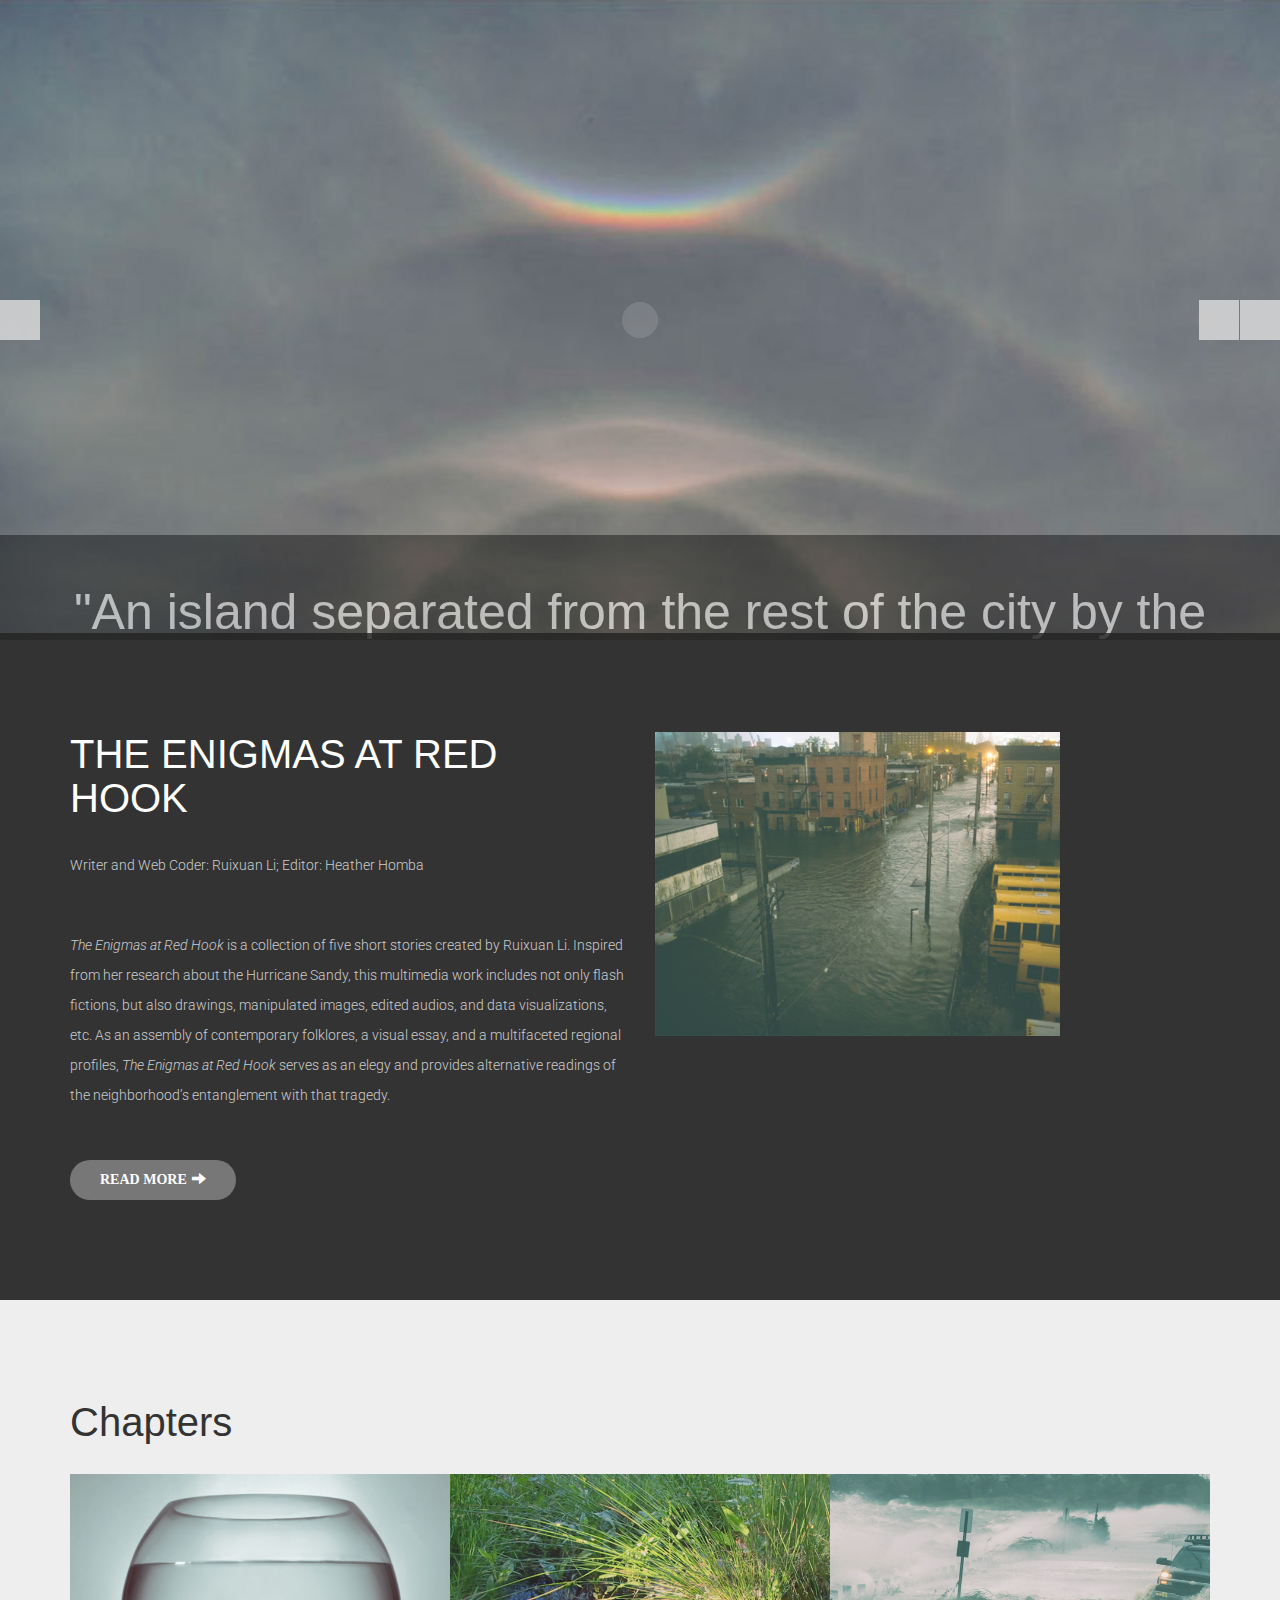
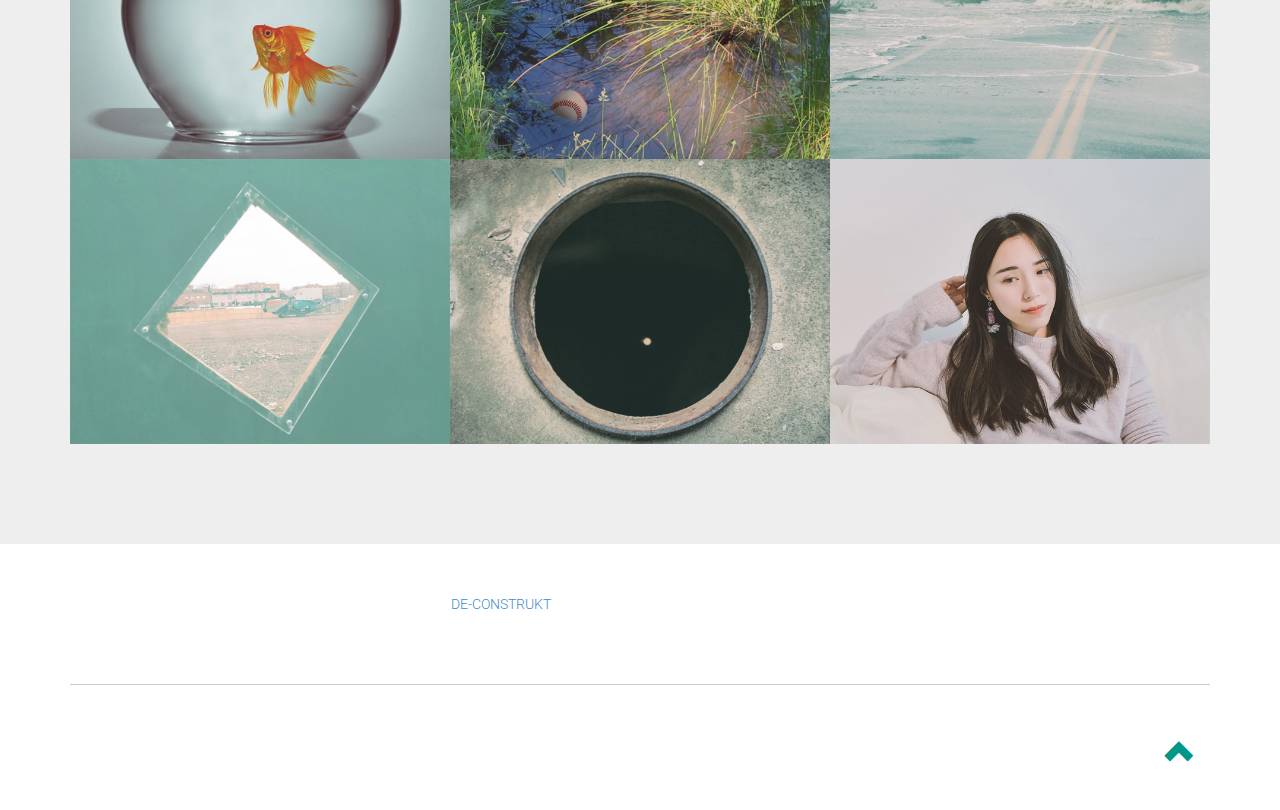
==== commit 0908b4ec: "update 20200210" ====
--- a/index.html
+++ b/index.html
@@ -5,6 +5,8 @@
 <head>
 
 <title>The Enigmas at Red Hook</title>
+
+<!-- A visual essay, a multifaceted regional profiles, and an elegy. -->
 
 <!-- Meta-Tags -->
 <meta name="viewport" content="width=device-width, initial-scale=1">
@@ -74,7 +76,7 @@
 				</div>
 				<div data-src="images/slide-3.jpg" class="w3layouts agileits">
 					<div class="camera_caption w3layouts agileits fadeFromBottom">
-						<h3 class="w3layouts agileits">"The flooded streets looked like a large fish farm.""</h3>
+						<h3 class="w3layouts agileits">"The flooded streets looked like a large fish farm.</h3>
 					</div>
 				</div>
 				<div class="w3layouts agileits" data-src="images/slide-4.jpg">
@@ -103,7 +105,8 @@
 
 				<div class="col-md-6 col-sm-6 agileaboutaits-grid agileaboutaits-info">
 					<h1>THE ENIGMAS AT RED HOOK</h1>
-					<P>The Enigmas at Red Hook is a collection of five short stories created by Ruixuan Li. Inspired from her research about the Hurricane Sandy, this multimedia work includes not only flash fictions, but also drawings, manipulated images, edited audios, and data visualizations, etc. As an assembly of contemporary folklores, a visual essay, and a multifaceted regional profiles, The Enigmas at Red Hook serves as an elegy and provides alternative readings of the neighborhood’s entanglement with that tragedy.</P>
+					<p>Writer and Web Coder: Ruixuan Li; Editor: Heather Homba</p>
+					<P><i>The Enigmas at Red Hook</i> is a collection of five short stories created by Ruixuan Li. Inspired from her research about the Hurricane Sandy, this multimedia work includes not only flash fictions, but also drawings, manipulated images, edited audios, and data visualizations, etc. As an assembly of contemporary folklores, a visual essay, and a multifaceted regional profiles, <i>The Enigmas at Red Hook</i> serves as an elegy and provides alternative readings of the neighborhood’s entanglement with that tragedy.</P>
 					<button class="btn btn-primary" data-toggle="modal" data-target="#myModal">READ MORE<span class="glyphicon glyphicon-arrow-right" aria-hidden="true"></span></button>
 				</div>
 
@@ -127,6 +130,7 @@
 								</div>
 								<div class="modal-body">
 									<img src="images/about-1.jpg" alt="Hitech Info">
+									<h6>During the evening of Oct. 29, 2012, most of Red Hook flooded, including this stretch of Dwight Street. Nearly six feet of water completely submerged some cars and electricity went out (Photo by Alan Chin)</h6>
 									<p>Hurricane Sandy was the deadliest and most destructive, as well as the strongest, hurricane of the 2012 Atlantic hurricane season. Inflicting nearly $70 billion in damage, it was the second-costliest hurricane on record in the United States until surpassed by Hurricanes Harvey and Maria in 2017.</p>
 								</div>
 							</div>
@@ -175,7 +179,7 @@
 							<a href="story3.html" target="_blank"><img src="images/special-3.jpg" alt="Couture"></a>
 						</div>
 						<figcaption>
-							<h3>The Serpentine (WIP)</h3>
+							<h3>The Serpentine</h3>
 						</figcaption>
 					</figure>
 				</div>
@@ -185,7 +189,7 @@
 							<a href="story4.html" target="_blank"><img src="images/special-4.jpg" alt="Couture"></a>
 						</div>
 						<figcaption>
-							<h3>Impurities (WIP)</h3>
+							<h3>Impurities</h3>
 						</figcaption>
 					</figure>
 				</div>
@@ -195,7 +199,7 @@
 							<a href="story5.html" target="_blank"><img src="images/special-5.jpg" alt="Couture"></a>
 						</div>
 						<figcaption>
-							<h3>Abyss (WIP)</h3>
+							<h3>Abyss</h3>
 						</figcaption>
 					</figure>
 				</div>
@@ -221,8 +225,8 @@
 	<div class="footer">
 		<div class="container">
 
-			<h3>An Residency Project at DE-CONSTRUKT, Red Hook, Brooklyn</h3>
-			<h5><a href="https://www.de-construkt.com/en" target="_blank"> DE-CONSTRUKT</a> is a full-service design studio, photography darkroom, event and project space located in Brooklyn.</h5>
+			<p>An Residency Project at DE-CONSTRUKT, Red Hook, Brooklyn. <a href="https://www.de-construkt.com/en" target="_blank"> DE-CONSTRUKT</a> is a full-service design studio, photography darkroom, event and project space located in Brooklyn.
+			</p>
 
 			<div class="footer-grids">
 
